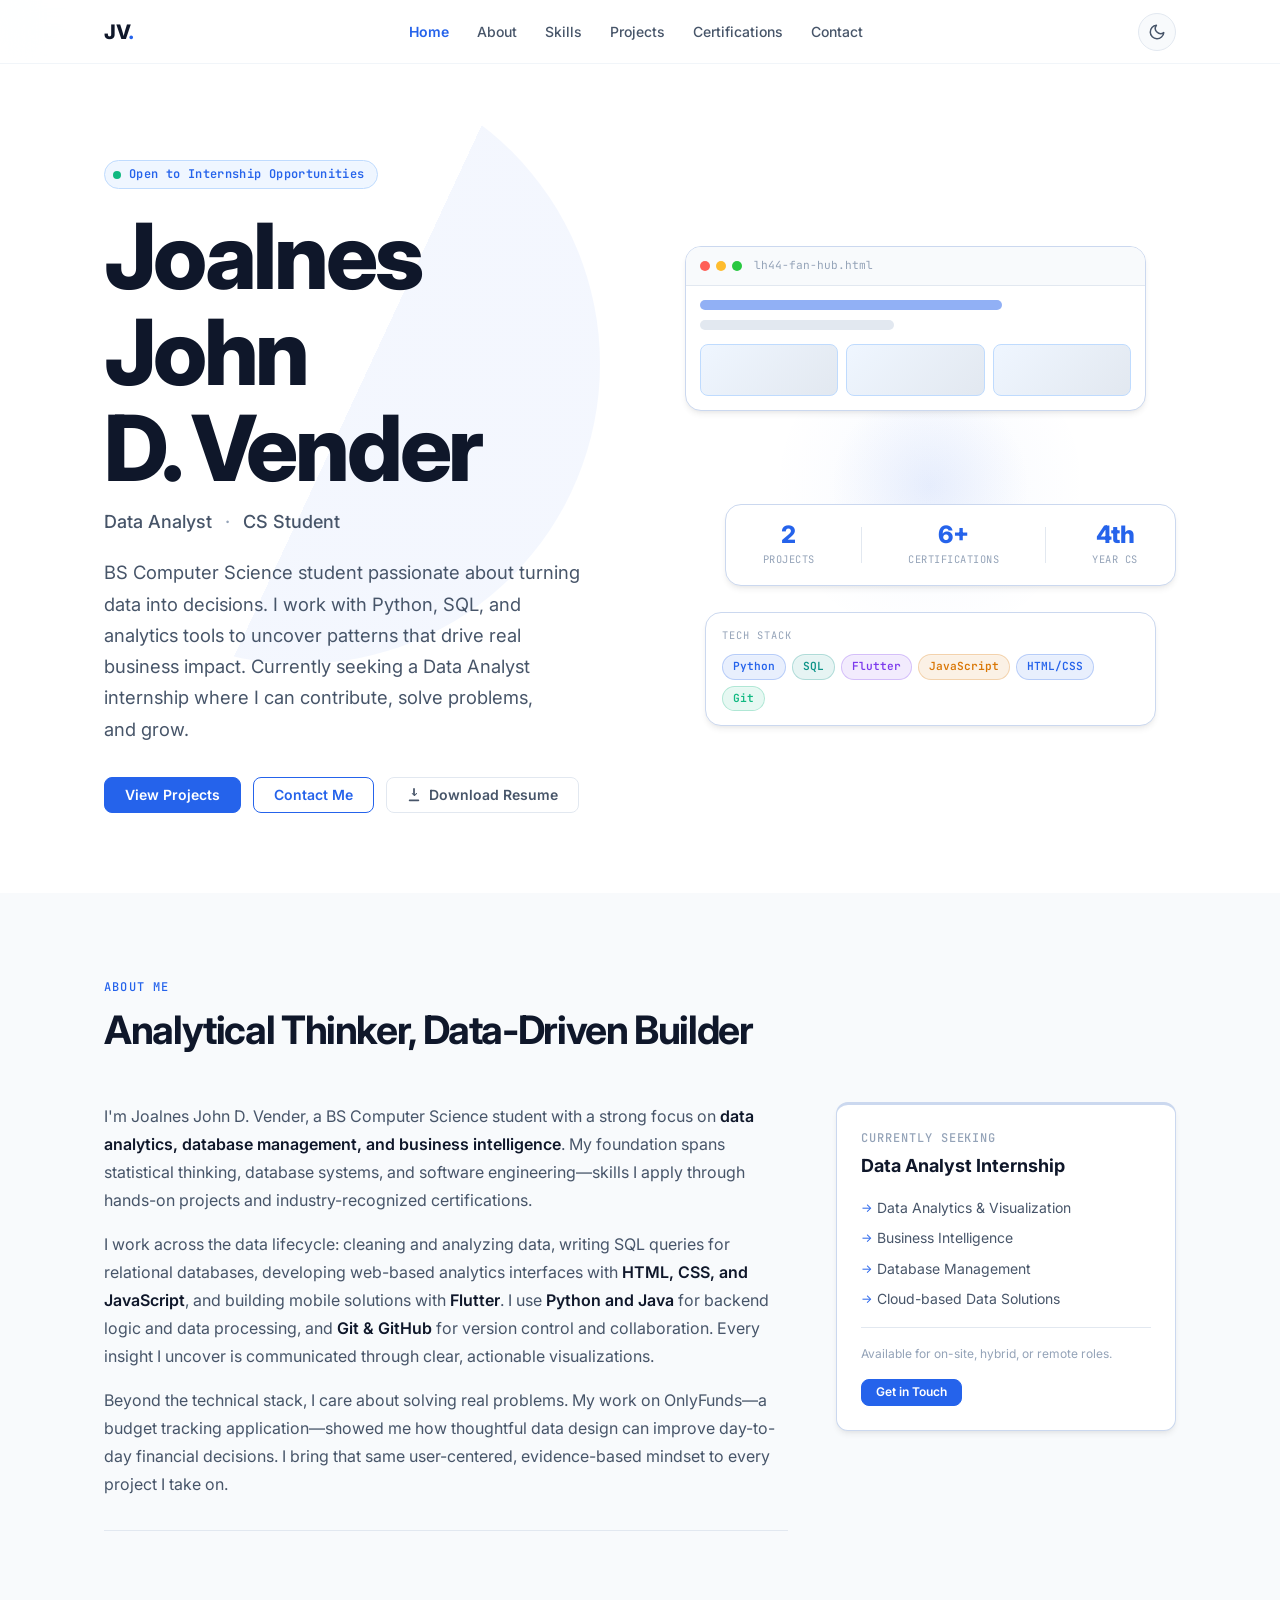
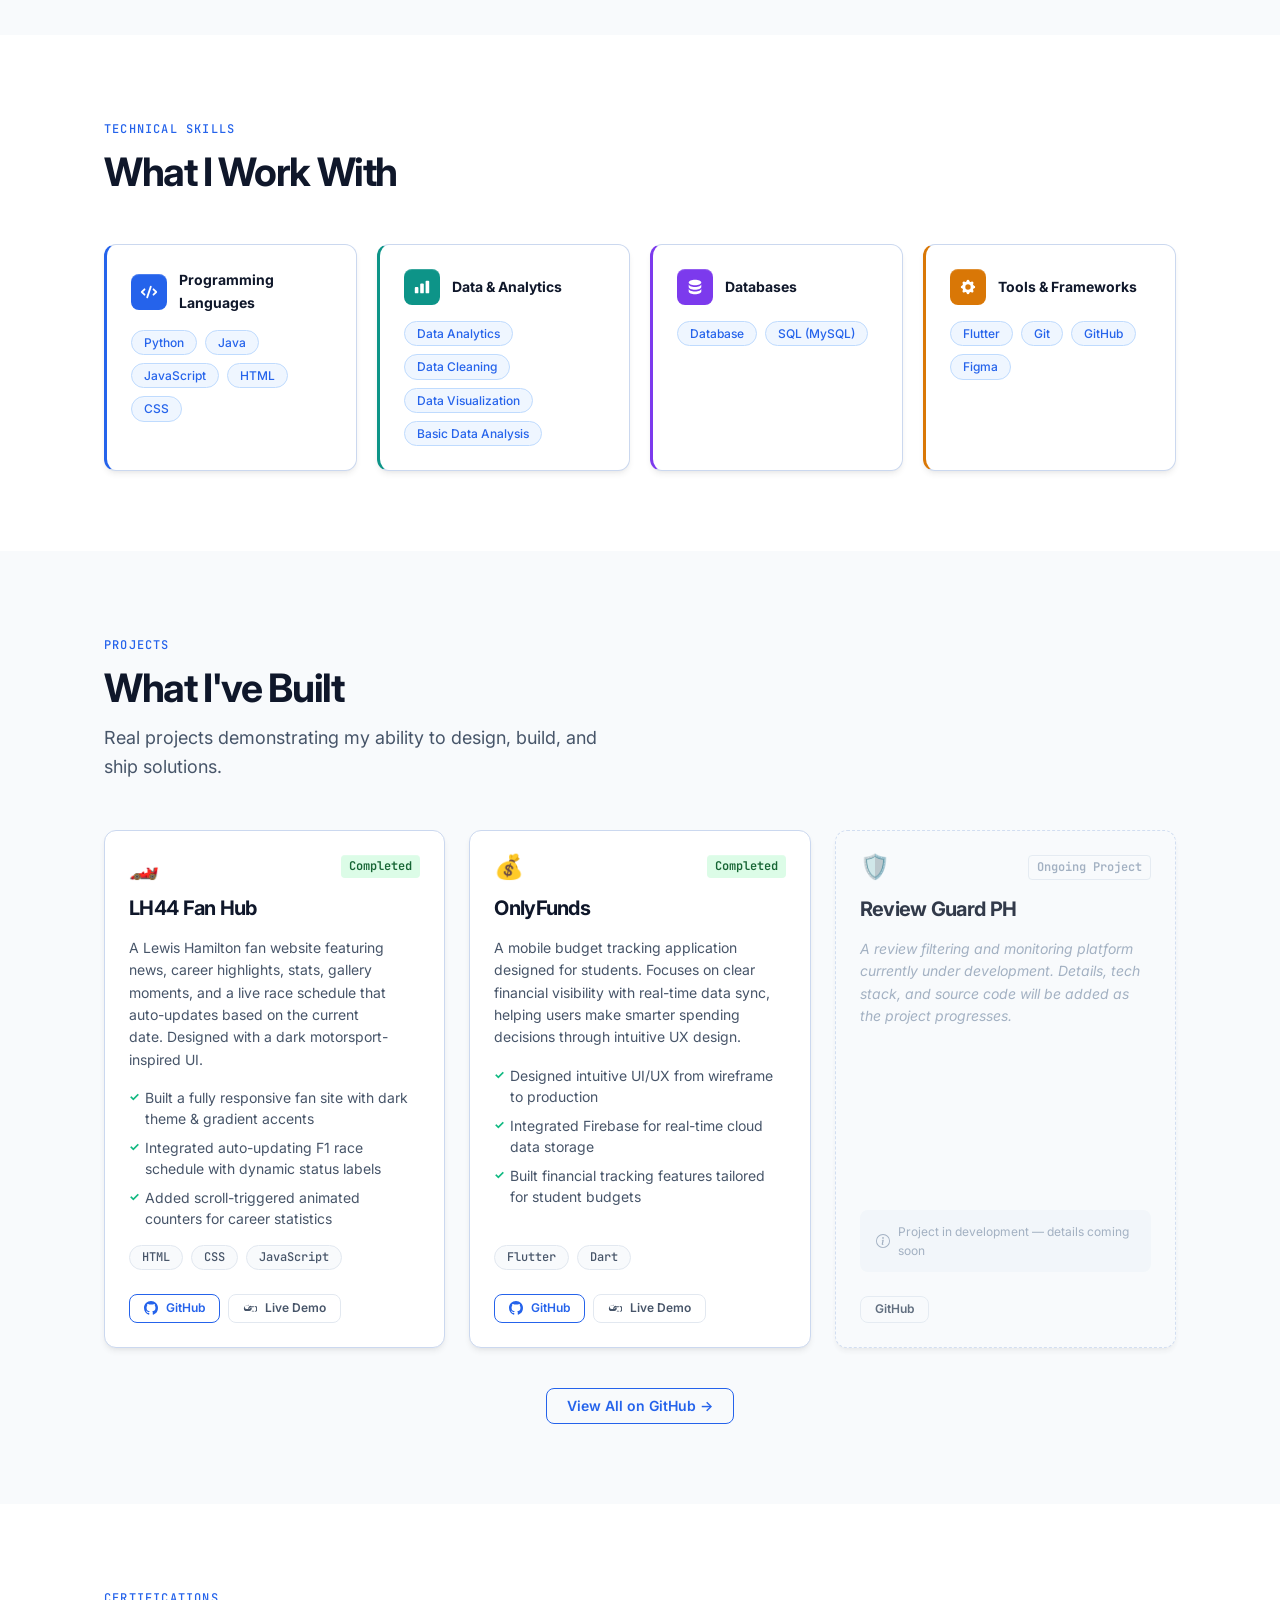
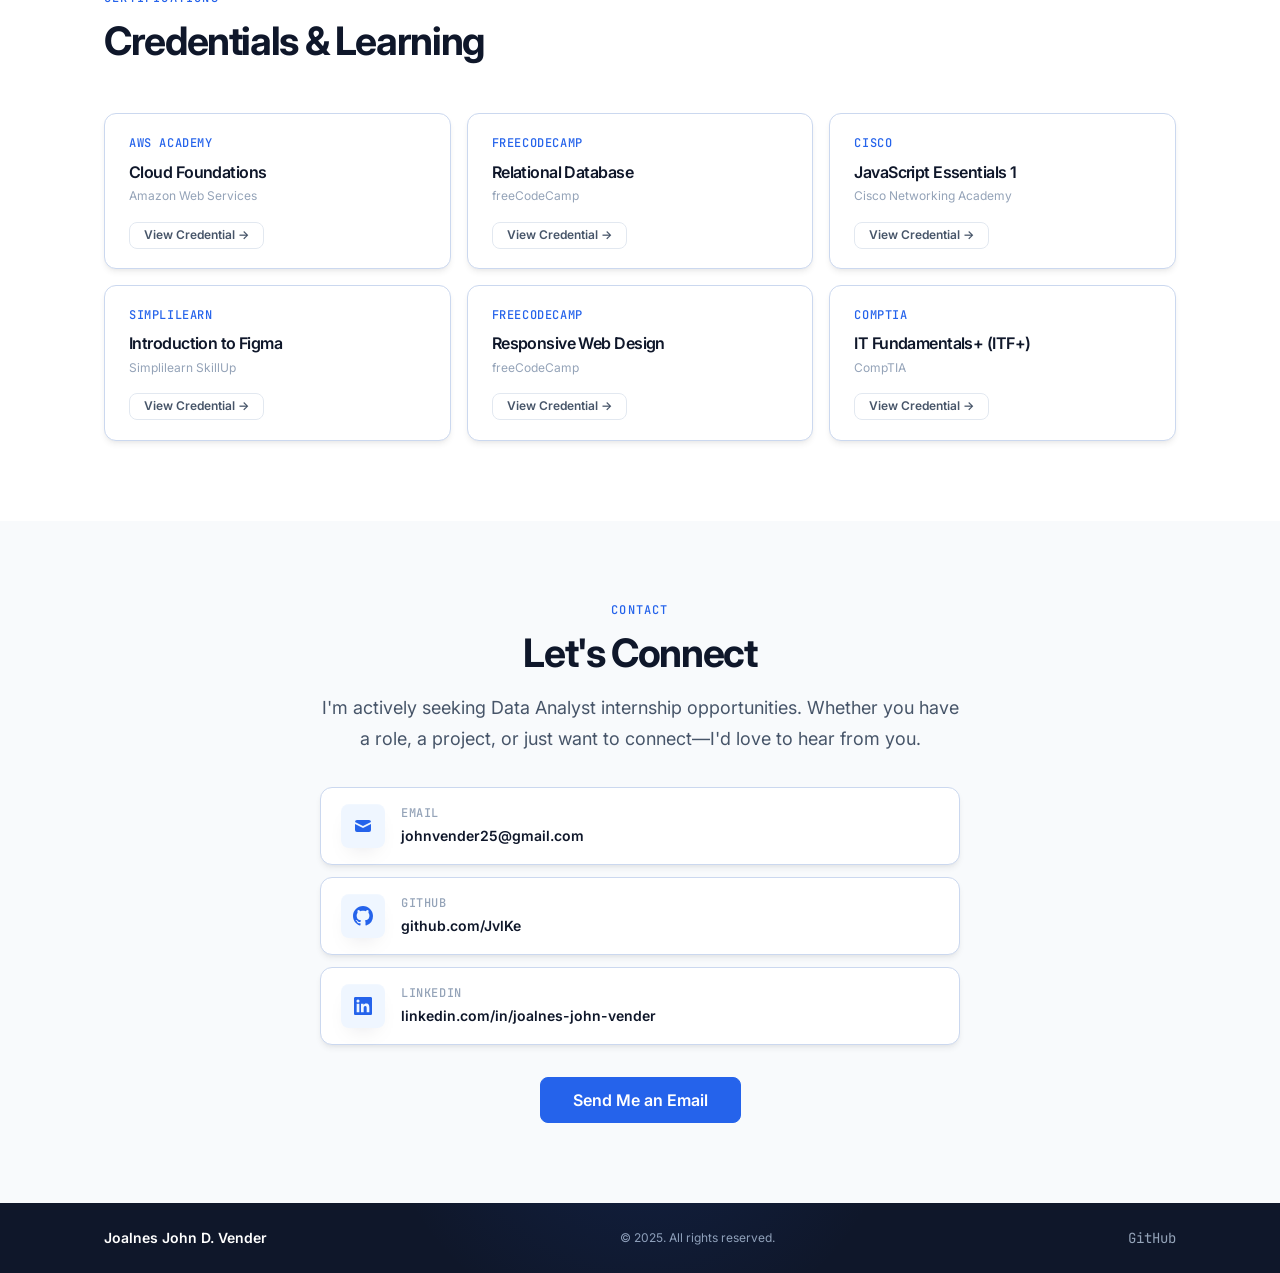
==== index.html @ 2a357010 "Add files via upload" ====
<!DOCTYPE html>
<html lang="en">
<head>
  <meta charset="UTF-8" />
  <meta name="viewport" content="width=device-width, initial-scale=1.0" />
  <meta name="description" content="Joalnes John D. Vender — Data Analyst | BS Computer Science Student" />
  <title>Joalnes John D. Vender | Data Analyst</title>

  <!-- Google Fonts: Inter for UI, JetBrains Mono for code/tech chips -->
  <link rel="preconnect" href="https://fonts.googleapis.com" />
  <link rel="preconnect" href="https://fonts.gstatic.com" crossorigin />
  <link href="https://fonts.googleapis.com/css2?family=Inter:wght@400;500;600;700;800&family=JetBrains+Mono:wght@400;500&display=swap" rel="stylesheet" />

  <!-- Main Stylesheet -->
  <link rel="stylesheet" href="style.css" />
</head>
<body>

  <!-- ============================================================
       NAVIGATION BAR
       Sticky, mobile-responsive with hamburger menu.
       Active section highlighting handled in script.js.
  ============================================================ -->
  <header class="navbar" id="navbar">
    <nav class="nav-container">
      <!-- Logo / Name brand -->
      <a href="#home" class="nav-logo">JV<span class="accent">.</span></a>

      <!-- Desktop navigation links -->
      <ul class="nav-links" id="nav-links">
        <li><a href="#home" class="nav-link active">Home</a></li>
        <li><a href="#about" class="nav-link">About</a></li>
        <li><a href="#skills" class="nav-link">Skills</a></li>
        <li><a href="#projects" class="nav-link">Projects</a></li>
        <li><a href="#certifications" class="nav-link">Certifications</a></li>
        <li><a href="#contact" class="nav-link">Contact</a></li>
      </ul>

      <!-- Theme toggle + Hamburger -->
      <div class="nav-actions">
        <button class="theme-toggle" id="themeToggle" aria-label="Toggle dark/light mode" title="Toggle dark/light mode">
          <svg class="theme-icon sun-icon" viewBox="0 0 24 24" fill="none" stroke="currentColor" stroke-width="2" stroke-linecap="round" stroke-linejoin="round">
            <circle cx="12" cy="12" r="5"/>
            <line x1="12" y1="1" x2="12" y2="3"/><line x1="12" y1="21" x2="12" y2="23"/>
            <line x1="4.22" y1="4.22" x2="5.64" y2="5.64"/><line x1="18.36" y1="18.36" x2="19.78" y2="19.78"/>
            <line x1="1" y1="12" x2="3" y2="12"/><line x1="21" y1="12" x2="23" y2="12"/>
            <line x1="4.22" y1="19.78" x2="5.64" y2="18.36"/><line x1="18.36" y1="5.64" x2="19.78" y2="4.22"/>
          </svg>
          <svg class="theme-icon moon-icon" viewBox="0 0 24 24" fill="none" stroke="currentColor" stroke-width="2" stroke-linecap="round" stroke-linejoin="round">
            <path d="M21 12.79A9 9 0 1 1 11.21 3 7 7 0 0 0 21 12.79z"/>
          </svg>
        </button>

        <!-- Mobile hamburger toggle button -->
        <button class="hamburger" id="hamburger" aria-label="Toggle navigation menu" aria-expanded="false">
          <span class="hamburger-line"></span>
          <span class="hamburger-line"></span>
          <span class="hamburger-line"></span>
        </button>
      </div>
    </nav>
  </header>


  <!-- ============================================================
       HERO SECTION
       Left-aligned layout (resume-style, not marketing-style).
       Immediately answers: who, what role, what they're seeking.
  ============================================================ -->
  <section id="home" class="hero">
    <div class="container hero-container fade-in">

      <!-- Left: Text content -->
      <div class="hero-text">
        <!-- Status badge — recruiters scan for "open to work" signals -->
        <span class="hero-badge">
          <span class="badge-dot"></span>
          Open to Internship Opportunities
        </span>

        <h1 class="hero-name">Joalnes John<br />D. Vender</h1>

        <p class="hero-role">Data Analyst <span class="role-sep">·</span> CS Student</p>

        <p class="hero-intro">
          BS Computer Science student passionate about turning data into
          decisions. I work with Python, SQL, and analytics tools to uncover
          patterns that drive real business impact. Currently seeking a Data Analyst internship
          where I can contribute, solve problems, and grow.
        </p>

        <!-- CTA Buttons -->
        <div class="hero-cta">
          <a href="#projects" class="btn btn-primary">View Projects</a>
          <a href="#contact" class="btn btn-secondary">Contact Me</a>
            <a href="resume-demo/resume.html" class="btn btn-ghost" download="Joalnes_John_Vender_Resume.html">
            <svg class="btn-icon" viewBox="0 0 16 16" fill="currentColor" aria-hidden="true">
              <path d="M8 0a1 1 0 0 1 1 1v6.5l1.646-1.647a.5.5 0 0 1 .708.708l-2.5 2.5a.5.5 0 0 1-.708 0l-2.5-2.5a.5.5 0 0 1 .708-.708L7 7.5V1a1 1 0 0 1 1-1zM2 14a1 1 0 0 1 1-1h10a1 1 0 0 1 0 2H3a1 1 0 0 1-1-1z"/>
            </svg>
            Download Resume
          </a>
        </div>
      </div>

      <!-- Right: Visual Panel -->
      <div class="hero-visual" aria-hidden="true">
        <!-- Project preview cards floating -->
        <div class="hero-visual-inner">

          <!-- Top card: LH44 project preview -->
          <div class="hero-float-card hero-float-card--top">
            <div class="hfc-header">
              <span class="hfc-dot hfc-dot--red"></span>
              <span class="hfc-dot hfc-dot--yellow"></span>
              <span class="hfc-dot hfc-dot--green"></span>
              <span class="hfc-label">lh44-fan-hub.html</span>
            </div>
            <div class="hfc-body">
              <div class="hfc-bar hfc-bar--wide hfc-bar--accent"></div>
              <div class="hfc-bar hfc-bar--medium"></div>
              <div class="hfc-preview-grid">
                <div class="hfc-img-block"></div>
                <div class="hfc-img-block"></div>
                <div class="hfc-img-block"></div>
              </div>
            </div>
          </div>

          <!-- Middle card: Stats widget -->
          <div class="hero-float-card hero-float-card--mid">
            <div class="hfc-stats-row">
              <div class="hfc-stat">
                <span class="hfc-stat-num" id="heroStatProjects">2</span>
                <span class="hfc-stat-lbl">Projects</span>
              </div>
              <div class="hfc-stat-divider"></div>
              <div class="hfc-stat">
                <span class="hfc-stat-num">6+</span>
                <span class="hfc-stat-lbl">Certifications</span>
              </div>
              <div class="hfc-stat-divider"></div>
              <div class="hfc-stat">
                <span class="hfc-stat-num">4th</span>
                <span class="hfc-stat-lbl">Year CS</span>
              </div>
            </div>
          </div>

          <!-- Bottom card: Tech stack -->
          <div class="hero-float-card hero-float-card--bottom">
            <div class="hfc-tech-label">Tech Stack</div>
            <div class="hfc-chips">
              <span class="hfc-chip hfc-chip--blue">Python</span>
              <span class="hfc-chip hfc-chip--teal">SQL</span>
              <span class="hfc-chip hfc-chip--violet">Flutter</span>
              <span class="hfc-chip hfc-chip--amber">JavaScript</span>
              <span class="hfc-chip hfc-chip--blue">HTML/CSS</span>
              <span class="hfc-chip hfc-chip--green">Git</span>
            </div>
          </div>

          <!-- Decorative accent circle -->
          <div class="hero-accent-circle" aria-hidden="true"></div>
          <div class="hero-accent-circle hero-accent-circle--2" aria-hidden="true"></div>

        </div>
      </div>

    </div>
  </section>


  <!-- ============================================================
       ABOUT SECTION
       Professional, concise, recruiter-facing narrative.
       Includes a "Currently Seeking" callout for quick scanning.
  ============================================================ -->
  <section id="about" class="about section-alt">
    <div class="container">

      <div class="section-header fade-in">
        <span class="section-label">About Me</span>
        <h2 class="section-title">Analytical Thinker, Data-Driven Builder</h2>
      </div>

      <div class="about-grid">
        <!-- Bio text -->
        <div class="about-text fade-in delay-1">
          <p>
            I'm Joalnes John D. Vender, a BS Computer Science student with a
            strong focus on <strong>data analytics, database management, and business intelligence</strong>.
            My foundation spans statistical thinking, database systems, and software
            engineering—skills I apply through hands-on projects and industry-recognized certifications.
          </p>
          <p>
            I work across the data lifecycle: cleaning and analyzing data, writing SQL queries
            for relational databases, developing web-based analytics interfaces with <strong>HTML, CSS, and JavaScript</strong>,
            and building mobile solutions with <strong>Flutter</strong>. I use <strong>Python and Java</strong>
            for backend logic and data processing, and <strong>Git & GitHub</strong> for version control
            and collaboration. Every insight I uncover is communicated through clear, actionable visualizations.
          </p>
          <p>
            Beyond the technical stack, I care about solving real problems. My work on OnlyFunds—a
            budget tracking application—showed me how thoughtful data design can improve
            day-to-day financial decisions. I bring that same user-centered, evidence-based
            mindset to every project I take on.
          </p>

          <!-- Quick stats row -->
          <div class="about-stats">
            <div class="stat">
            </div>
          </div>
        </div>

        <!-- Currently seeking callout -->
        <div class="about-callout">
          <div class="callout-card">
            <h3 class="callout-title">Currently Seeking</h3>
            <p class="callout-desc">Data Analyst Internship</p>
            <ul class="callout-list">
              <li>Data Analytics & Visualization</li>
              <li>Business Intelligence</li>
              <li>Database Management</li>
              <li>Cloud-based Data Solutions</li>
            </ul>
            <div class="callout-divider"></div>
            <p class="callout-meta">Available for on-site, hybrid, or remote roles.</p>
            <a href="mailto:johnvender25@gmail.com" class="btn btn-primary btn-sm">Get in Touch</a>
          </div>
        </div>
      </div>

    </div>
  </section>


  <!-- ============================================================
       SKILLS SECTION
       Grouped by domain. Left-bordered category cards signal
       that the candidate thinks in data-oriented categories.
  ============================================================ -->
  <section id="skills" class="skills">
    <div class="container">

      <div class="section-header fade-in">
        <span class="section-label">Technical Skills</span>
        <h2 class="section-title">What I Work With</h2>
      </div>

      <div class="skills-grid fade-in delay-1">

        <!-- Programming Languages -->
        <div class="skill-card" data-category="programming">
          <div class="skill-card-header">
            <div class="skill-icon skill-icon--blue">
              <svg viewBox="0 0 20 20" fill="currentColor" aria-hidden="true"><path d="M12.316 3.051a1 1 0 01.633 1.265l-4 12a1 1 0 11-1.898-.632l4-12a1 1 0 011.265-.633zM5.707 6.293a1 1 0 010 1.414L3.414 10l2.293 2.293a1 1 0 11-1.414 1.414l-3-3a1 1 0 010-1.414l3-3a1 1 0 011.414 0zm8.586 0a1 1 0 011.414 0l3 3a1 1 0 010 1.414l-3 3a1 1 0 11-1.414-1.414L16.586 10l-2.293-2.293a1 1 0 010-1.414z"/></svg>
            </div>
            <h3 class="skill-category">Programming Languages</h3>
          </div>
          <div class="skill-chips">
            <span class="chip">Python</span>
            <span class="chip">Java</span>
            <span class="chip">JavaScript</span>
            <span class="chip">HTML</span>
            <span class="chip">CSS</span>
          </div>
        </div>

        <!-- Data & Analytics -->
        <div class="skill-card" data-category="analytics">
          <div class="skill-card-header">
            <div class="skill-icon skill-icon--teal">
              <svg viewBox="0 0 20 20" fill="currentColor" aria-hidden="true"><path d="M2 11a1 1 0 011-1h2a1 1 0 011 1v5a1 1 0 01-1 1H3a1 1 0 01-1-1v-5zM8 7a1 1 0 011-1h2a1 1 0 011 1v9a1 1 0 01-1 1H9a1 1 0 01-1-1V7zM14 4a1 1 0 011-1h2a1 1 0 011 1v12a1 1 0 01-1 1h-2a1 1 0 01-1-1V4z"/></svg>
            </div>
            <h3 class="skill-category">Data & Analytics</h3>
          </div>
          <div class="skill-chips">
            <span class="chip">Data Analytics</span>
            <span class="chip">Data Cleaning</span>
            <span class="chip">Data Visualization</span>
            <span class="chip">Basic Data Analysis</span>
          </div>
        </div>

        <!-- Databases -->
        <div class="skill-card" data-category="databases">
          <div class="skill-card-header">
            <div class="skill-icon skill-icon--violet">
              <svg viewBox="0 0 20 20" fill="currentColor" aria-hidden="true"><path d="M3 12v3c0 1.657 3.134 3 7 3s7-1.343 7-3v-3c0 1.657-3.134 3-7 3s-7-1.343-7-3z"/><path d="M3 7v3c0 1.657 3.134 3 7 3s7-1.343 7-3V7c0 1.657-3.134 3-7 3S3 8.657 3 7z"/><path d="M17 5c0 1.657-3.134 3-7 3S3 6.657 3 5s3.134-3 7-3 7 1.343 7 3z"/></svg>
            </div>
            <h3 class="skill-category">Databases</h3>
          </div>
          <div class="skill-chips">
            <span class="chip">Database</span>
            <span class="chip">SQL (MySQL)</span>
          </div>
        </div>

        <!-- Tools & Frameworks -->
        <div class="skill-card" data-category="tools">
          <div class="skill-card-header">
            <div class="skill-icon skill-icon--amber">
              <svg viewBox="0 0 20 20" fill="currentColor" aria-hidden="true"><path fill-rule="evenodd" d="M11.49 3.17c-.38-1.56-2.6-1.56-2.98 0a1.532 1.532 0 01-2.286.948c-1.372-.836-2.942.734-2.106 2.106.54.886.061 2.042-.947 2.287-1.561.379-1.561 2.6 0 2.978a1.532 1.532 0 01.947 2.287c-.836 1.372.734 2.942 2.106 2.106a1.532 1.532 0 012.287.947c.379 1.561 2.6 1.561 2.978 0a1.533 1.533 0 012.287-.947c1.372.836 2.942-.734 2.106-2.106a1.533 1.533 0 01.947-2.287c1.561-.379 1.561-2.6 0-2.978a1.532 1.532 0 01-.947-2.287c.836-1.372-.734-2.942-2.106-2.106a1.532 1.532 0 01-2.287-.947zM10 13a3 3 0 100-6 3 3 0 000 6z" clip-rule="evenodd"/></svg>
            </div>
            <h3 class="skill-category">Tools & Frameworks</h3>
          </div>
          <div class="skill-chips">
            <span class="chip">Flutter</span>
            <span class="chip">Git</span>
            <span class="chip">GitHub</span>
            <span class="chip">Figma</span>
          </div>
        </div>

      </div>
    </div>
  </section>


  <!-- ============================================================
       PROJECTS SECTION
       Most important section per brief.
       Active cards: LH44 Fan Hub, OnlyFunds
       Ongoing: Review Guard PH
  ============================================================ -->
  <section id="projects" class="projects section-alt">
    <div class="container">

      <div class="section-header fade-in">
        <span class="section-label">Projects</span>
        <h2 class="section-title">What I've Built</h2>
        <p class="section-subtitle">
          Real projects demonstrating my ability to design, build, and ship solutions.
        </p>
      </div>

      <div class="projects-grid fade-in delay-1">

        <!-- PROJECT 1: LH44 Fan Hub -->
        <article class="project-card">
          <div class="project-card-header">
            <div class="project-icon" aria-hidden="true">🏎️</div>
            <span class="project-status project-status--live">Completed</span>
          </div>
          <h3 class="project-title">LH44 Fan Hub</h3>
          <p class="project-desc">
            A Lewis Hamilton fan website featuring news, career highlights, stats,
            gallery moments, and a live race schedule that auto-updates based on
            the current date. Designed with a dark motorsport-inspired UI.
          </p>
          <ul class="project-achievements">
            <li>Built a fully responsive fan site with dark theme & gradient accents</li>
            <li>Integrated auto-updating F1 race schedule with dynamic status labels</li>
            <li>Added scroll-triggered animated counters for career statistics</li>
          </ul>
          <div class="project-tech">
            <span class="chip chip--mono">HTML</span>
            <span class="chip chip--mono">CSS</span>
            <span class="chip chip--mono">JavaScript</span>
          </div>
          <div class="project-cta">
            <a href="https://github.com/JvlKe/lh44-fan-hub.git" class="btn btn-secondary btn-sm" target="_blank" rel="noopener">
              <svg class="btn-icon" viewBox="0 0 16 16" fill="currentColor" aria-hidden="true">
                <path d="M8 0C3.58 0 0 3.58 0 8c0 3.54 2.29 6.53 5.47 7.59.4.07.55-.17.55-.38 0-.19-.01-.82-.01-1.49-2.01.37-2.53-.49-2.69-.94-.09-.23-.48-.94-.82-1.13-.28-.15-.68-.52-.01-.53.63-.01 1.08.58 1.23.82.72 1.21 1.87.87 2.33.66.07-.52.28-.87.51-1.07-1.78-.2-3.64-.89-3.64-3.95 0-.87.31-1.59.82-2.15-.08-.2-.36-1.02.08-2.12 0 0 .67-.21 2.2.82.64-.18 1.32-.27 2-.27.68 0 1.36.09 2 .27 1.53-1.04 2.2-.82 2.2-.82.44 1.1.16 1.92.08 2.12.51.56.82 1.27.82 2.15 0 3.07-1.87 3.75-3.65 3.95.29.25.54.73.54 1.48 0 1.07-.01 1.93-.01 2.2 0 .21.15.46.55.38A8.013 8.013 0 0 0 16 8c0-4.42-3.58-8-8-8z"/>
              </svg>
              GitHub
            </a>
            <a href="lh44-fan-hub-demo/lh44-fan-hub.html" class="btn btn-ghost btn-sm" target="_blank" rel="noopener" aria-label="Open LH44 Fan Hub live demo">
              <svg class="btn-icon" viewBox="0 0 16 16" fill="currentColor" aria-hidden="true">
                <path d="M6.354 5.5H4a3 3 0 0 0 0 6h3a3 3 0 0 0 2.83-4H9c-.086 0-.17.01-.25.031A2 2 0 0 1 7 9H4a2 2 0 1 1 0-4h1.535c.218-.376.495-.714.82-1z"/>
                <path d="M9 5.5a3 3 0 0 0-2.83 4h1.098A2 2 0 0 1 9 7h3a3 3 0 1 1 0 4h-1.535a4.02 4.02 0 0 1-.82 1H12a3 3 0 1 0 0-6H9z"/>
              </svg>
              Live Demo
            </a>
          </div>
        </article>

        <!-- PROJECT 2: OnlyFunds -->
        <article class="project-card">
          <div class="project-card-header">
            <div class="project-icon" aria-hidden="true">💰</div>
            <span class="project-status project-status--live">Completed</span>
          </div>
          <h3 class="project-title">OnlyFunds</h3>
          <p class="project-desc">
            A mobile budget tracking application designed for students. Focuses on
            clear financial visibility with real-time data sync, helping users
            make smarter spending decisions through intuitive UX design.
          </p>
          <!-- Key achievements -->
          <ul class="project-achievements">
            <li>Designed intuitive UI/UX from wireframe to production</li>
            <li>Integrated Firebase for real-time cloud data storage</li>
            <li>Built financial tracking features tailored for student budgets</li>
          </ul>
          <!-- Tech stack chips -->
          <div class="project-tech">
            <span class="chip chip--mono">Flutter</span>
            <span class="chip chip--mono">Dart</span>
          </div>
          <!-- CTAs -->
          <div class="project-cta">
            <a href="https://github.com/javieAlfaro/onlyfunds---budget-management-system" class="btn btn-secondary btn-sm" target="_blank" rel="noopener">
              <svg class="btn-icon" viewBox="0 0 16 16" fill="currentColor" aria-hidden="true">
                <path d="M8 0C3.58 0 0 3.58 0 8c0 3.54 2.29 6.53 5.47 7.59.4.07.55-.17.55-.38 0-.19-.01-.82-.01-1.49-2.01.37-2.53-.49-2.69-.94-.09-.23-.48-.94-.82-1.13-.28-.15-.68-.52-.01-.53.63-.01 1.08.58 1.23.82.72 1.21 1.87.87 2.33.66.07-.52.28-.87.51-1.07-1.78-.2-3.64-.89-3.64-3.95 0-.87.31-1.59.82-2.15-.08-.2-.36-1.02.08-2.12 0 0 .67-.21 2.2.82.64-.18 1.32-.27 2-.27.68 0 1.36.09 2 .27 1.53-1.04 2.2-.82 2.2-.82.44 1.1.16 1.92.08 2.12.51.56.82 1.27.82 2.15 0 3.07-1.87 3.75-3.65 3.95.29.25.54.73.54 1.48 0 1.07-.01 1.93-.01 2.2 0 .21.15.46.55.38A8.013 8.013 0 0 0 16 8c0-4.42-3.58-8-8-8z"/>
              </svg>
              GitHub
            </a>
            <a href="onlyfunds-demo/onlyfunds-demo.html" class="btn btn-ghost btn-sm" target="_blank" rel="noopener" aria-label="Open OnlyFunds live demo">
              <svg class="btn-icon" viewBox="0 0 16 16" fill="currentColor" aria-hidden="true">
                <path d="M6.354 5.5H4a3 3 0 0 0 0 6h3a3 3 0 0 0 2.83-4H9c-.086 0-.17.01-.25.031A2 2 0 0 1 7 9H4a2 2 0 1 1 0-4h1.535c.218-.376.495-.714.82-1z"/>
                <path d="M9 5.5a3 3 0 0 0-2.83 4h1.098A2 2 0 0 1 9 7h3a3 3 0 1 1 0 4h-1.535a4.02 4.02 0 0 1-.82 1H12a3 3 0 1 0 0-6H9z"/>
              </svg>
              Live Demo
            </a>
          </div>
        </article>

        <!-- PROJECT 3: Review Guard PH (Ongoing) -->
        <article class="project-card project-card--placeholder">
          <div class="project-card-header">
            <div class="project-icon" aria-hidden="true">🛡️</div>
            <span class="project-status project-status--wip">Ongoing Project</span>
          </div>
          <h3 class="project-title">Review Guard PH</h3>
          <p class="project-desc placeholder-desc">
            A review filtering and monitoring platform currently under development.
            Details, tech stack, and source code will be added as the project progresses.
          </p>
          <div class="placeholder-note">
            <svg viewBox="0 0 16 16" fill="currentColor" aria-hidden="true"><path d="M8 15A7 7 0 1 1 8 1a7 7 0 0 1 0 14zm0 1A8 8 0 1 0 8 0a8 8 0 0 0 0 16z"/><path d="m8.93 6.588-2.29.287-.082.38.45.083c.294.07.352.176.288.469l-.738 3.468c-.194.897.105 1.319.808 1.319.545 0 1.178-.252 1.465-.598l.088-.416c-.2.176-.492.246-.686.246-.275 0-.375-.193-.304-.533L8.93 6.588zM9 4.5a1 1 0 1 1-2 0 1 1 0 0 1 2 0z"/></svg>
            <span>Project in development — details coming soon</span>
          </div>
          <div class="project-cta">
            <a href="https://github.com/JvlKe" class="btn btn-ghost btn-sm" target="_blank" rel="noopener">GitHub</a>
          </div>
        </article>

      </div><!-- /.projects-grid -->

      <!-- Link to all GitHub projects -->
      <div class="projects-footer">
        <a href="https://github.com/javieAlfaro/onlyfunds---budget-management-system" class="btn btn-secondary" target="_blank" rel="noopener">
          View All on GitHub →
        </a>
      </div>

    </div>
  </section>


  <!-- ============================================================
       CERTIFICATIONS SECTION
       Clean 3-column card grid. Professional, compact.
  ============================================================ -->
  <section id="certifications" class="certifications">
    <div class="container">

      <div class="section-header fade-in">
        <span class="section-label">Certifications</span>
        <h2 class="section-title">Credentials & Learning</h2>
      </div>

      <div class="certs-grid fade-in delay-1">

        <div class="cert-card">
          <div class="cert-org">AWS Academy</div>
          <h3 class="cert-name">Cloud Foundations</h3>
          <p class="cert-meta">Amazon Web Services</p>
          <a href="https://www.credly.com/badges/d11638dd-4fdb-4df3-a250-d257370bbd95/linked_in_profile" class="btn btn-ghost btn-sm" target="_blank" rel="noopener">View Credential →</a>
        </div>

        <div class="cert-card">
          <div class="cert-org">freeCodeCamp</div>
          <h3 class="cert-name">Relational Database</h3>
          <p class="cert-meta">freeCodeCamp</p>
          <a href="https://www.freecodecamp.org/certification/johnvender/relational-database-v8" class="btn btn-ghost btn-sm" target="_blank" rel="noopener">View Credential →</a>
        </div>

        <div class="cert-card">
          <div class="cert-org">Cisco</div>
          <h3 class="cert-name">JavaScript Essentials 1</h3>
          <p class="cert-meta">Cisco Networking Academy</p>
          <a href="https://www.credly.com/badges/1b66f195-064b-4a42-8494-bf56d99d4363/linked_in_profile" class="btn btn-ghost btn-sm" target="_blank" rel="noopener">View Credential →</a>
        </div>

        <div class="cert-card">
          <div class="cert-org">Simplilearn</div>
          <h3 class="cert-name">Introduction to Figma</h3>
          <p class="cert-meta">Simplilearn SkillUp</p>
          <a href="https://www.simplilearn.com/skillup-certificate-landing?token=[base64]&utm_source=shared-certificate&utm_medium=lms&utm_campaign=shared-certificate-promotion&referrer=https%3A%2F%2Flms.simplilearn.com%2Fcourses%2F7320%2FIntroduction-to-Figma-course%2Fcertificate%2Fdownload-skillup&%24web_only=true&_branch_match_id=1564234502605547704&_branch_referrer=H4sIAAAAAAAAA8soKSkottLXL87MLcjJ1EssKNDLyczL1k%2FVd3HKdMqtjDQ3902yrytKTUstKsrMS49PKsovL04tsvUBqkpN8cwDAK6BdG9BAAAA" class="btn btn-ghost btn-sm" target="_blank" rel="noopener">View Credential →</a>
        </div>

        <div class="cert-card">
          <div class="cert-org">freeCodeCamp</div>
          <h3 class="cert-name">Responsive Web Design</h3>
          <p class="cert-meta">freeCodeCamp</p>
          <a href="https://www.freecodecamp.org/certification/johnvender/responsive-web-design" class="btn btn-ghost btn-sm" target="_blank" rel="noopener">View Credential →</a>
        </div>

        <div class="cert-card">
          <div class="cert-org">CompTIA</div>
          <h3 class="cert-name">IT Fundamentals+ (ITF+)</h3>
          <p class="cert-meta">CompTIA</p>
          <a href="https://www.credly.com/badges/5bb7afce-37d6-473c-b4b1-a1d09ace5295/linked_in_profile" class="btn btn-ghost btn-sm" target="_blank" rel="noopener">View Credential →</a>
        </div>

      </div><!-- /.certs-grid -->
    </div>
  </section>


  <!-- ============================================================
       CONTACT SECTION
       Centered CTA block. Clean, direct, no fluff.
  ============================================================ -->
  <section id="contact" class="contact section-alt">
    <div class="container">

      <div class="contact-inner fade-in">
        <span class="section-label">Contact</span>
        <h2 class="section-title">Let's Connect</h2>
        <p class="contact-intro">
          I'm actively seeking Data Analyst internship opportunities. Whether you have
          a role, a project, or just want to connect—I'd love to hear from you.
        </p>

        <!-- Contact methods -->
        <div class="contact-links fade-in delay-1">
          <a href="mailto:johnvender25@gmail.com" class="contact-link">
            <div class="contact-icon">
              <svg viewBox="0 0 20 20" fill="currentColor" aria-hidden="true"><path d="M2.003 5.884L10 9.882l7.997-3.998A2 2 0 0016 4H4a2 2 0 00-1.997 1.884z"/><path d="M18 8.118l-8 4-8-4V14a2 2 0 002 2h12a2 2 0 002-2V8.118z"/></svg>
            </div>
            <div>
              <span class="contact-link-label">Email</span>
              <span class="contact-link-value">johnvender25@gmail.com</span>
            </div>
          </a>

          <a href="https://github.com/JvlKe" class="contact-link" target="_blank" rel="noopener">
            <div class="contact-icon">
              <svg viewBox="0 0 16 16" fill="currentColor" aria-hidden="true"><path d="M8 0C3.58 0 0 3.58 0 8c0 3.54 2.29 6.53 5.47 7.59.4.07.55-.17.55-.38 0-.19-.01-.82-.01-1.49-2.01.37-2.53-.49-2.69-.94-.09-.23-.48-.94-.82-1.13-.28-.15-.68-.52-.01-.53.63-.01 1.08.58 1.23.82.72 1.21 1.87.87 2.33.66.07-.52.28-.87.51-1.07-1.78-.2-3.64-.89-3.64-3.95 0-.87.31-1.59.82-2.15-.08-.2-.36-1.02.08-2.12 0 0 .67-.21 2.2.82.64-.18 1.32-.27 2-.27.68 0 1.36.09 2 .27 1.53-1.04 2.2-.82 2.2-.82.44 1.1.16 1.92.08 2.12.51.56.82 1.27.82 2.15 0 3.07-1.87 3.75-3.65 3.95.29.25.54.73.54 1.48 0 1.07-.01 1.93-.01 2.2 0 .21.15.46.55.38A8.013 8.013 0 0 0 16 8c0-4.42-3.58-8-8-8z"/></svg>
            </div>
            <div>
              <span class="contact-link-label">GitHub</span>
              <span class="contact-link-value">github.com/JvlKe</span>
            </div>
          </a>

          <!-- LinkedIn -->
          <a href="https://www.linkedin.com/in/joalnes-john-vender-518464261/" class="contact-link" target="_blank" rel="noopener">
            <div class="contact-icon">
              <svg viewBox="0 0 20 20" fill="currentColor" aria-hidden="true"><path fill-rule="evenodd" d="M16.338 16.338H13.67V12.16c0-.995-.017-2.277-1.387-2.277-1.39 0-1.601 1.086-1.601 2.207v4.248H8.014v-8.59h2.559v1.174h.037c.356-.675 1.227-1.387 2.526-1.387 2.703 0 3.203 1.778 3.203 4.092v4.711zM5.005 6.575a1.548 1.548 0 11-.003-3.096 1.548 1.548 0 01.003 3.096zm-1.337 9.763H6.34v-8.59H3.667v8.59zM17.668 1H2.328C1.595 1 1 1.581 1 2.298v15.403C1 18.418 1.595 19 2.328 19h15.34c.734 0 1.332-.582 1.332-1.299V2.298C19 1.581 18.402 1 17.668 1z" clip-rule="evenodd"/></svg>
            </div>
            <div>
              <span class="contact-link-label">LinkedIn</span>
              <span class="contact-link-value">linkedin.com/in/joalnes-john-vender</span>
            </div>
          </a>
        </div>

        <!-- Primary CTA -->
        <a href="mailto:johnvender25@gmail.com" class="btn btn-primary btn-lg">
          Send Me an Email
        </a>
      </div>

    </div>
  </section>


  <!-- ============================================================
       FOOTER
       Minimal — name, copyright, GitHub link.
  ============================================================ -->
  <footer class="footer">
    <div class="container footer-inner">
      <span class="footer-name">Joalnes John D. Vender</span>
      <span class="footer-copy">© 2025. All rights reserved.</span>
      <a href="https://github.com/javieAlfaro/onlyfunds---budget-management-system" class="footer-link" target="_blank" rel="noopener">GitHub</a>
    </div>
  </footer>


  <!-- Main JavaScript -->
  <script src="script.js"></script>
</body>
</html>
---- style.css ----
/* ============================================================
   JOALNES JOHN D. VENDER — PORTFOLIO STYLESHEET
   Design system: Inter + JetBrains Mono
   Accent: Blue (#2563EB)
   Last updated: 2025
   ============================================================ */


/* ============================================================
   1. CSS CUSTOM PROPERTIES (Design Tokens)
   Centralised here — change a value once, it updates everywhere.
============================================================ */
:root {
  /* Colors — Light mode (default) */
  --color-bg:           #FFFFFF;
  --color-surface:      #F8FAFC;
  --color-border:       #E2E8F0;
  --color-border-light: #F1F5F9;

  --color-text-primary:   #0F172A;
  --color-text-secondary: #475569;
  --color-text-muted:     #94A3B8;

  --color-accent:         #2563EB;
  --color-accent-hover:   #1D4ED8;
  --color-accent-light:   #EFF6FF;
  --color-accent-border:  #BFDBFE;

  /* Category accent colors for skill cards */
  --color-blue:   #2563EB;
  --color-teal:   #0D9488;
  --color-violet: #7C3AED;
  --color-amber:  #D97706;

  /* Typography */
  --font-sans:  'Inter', -apple-system, BlinkMacSystemFont, 'Segoe UI', sans-serif;
  --font-mono:  'JetBrains Mono', 'Fira Code', 'Courier New', monospace;

  /* Type scale */
  --text-xs:   0.75rem;
  --text-sm:   0.875rem;
  --text-base: 1rem;
  --text-lg:   1.125rem;
  --text-xl:   1.25rem;
  --text-2xl:  1.5rem;
  --text-3xl:  1.875rem;
  --text-4xl:  2.25rem;
  --text-5xl:  3rem;

  /* Spacing */
  --space-1: 0.25rem;
  --space-2: 0.5rem;
  --space-3: 0.75rem;
  --space-4: 1rem;
  --space-5: 1.25rem;
  --space-6: 1.5rem;
  --space-8: 2rem;
  --space-10: 2.5rem;
  --space-12: 3rem;
  --space-16: 4rem;
  --space-20: 5rem;
  --space-24: 6rem;

  /* Border radius */
  --radius-sm:  0.25rem;
  --radius-md:  0.5rem;
  --radius-lg:  0.75rem;
  --radius-xl:  1rem;
  --radius-full: 9999px;

  /* Shadows (restrained — no heavy box shadows) */
  --shadow-sm:  0 1px 2px 0 rgb(0 0 0 / 0.05);
  --shadow-md:  0 4px 6px -1px rgb(0 0 0 / 0.07), 0 2px 4px -2px rgb(0 0 0 / 0.05);
  --shadow-lg:  0 10px 15px -3px rgb(0 0 0 / 0.08), 0 4px 6px -4px rgb(0 0 0 / 0.05);

  /* Transitions */
  --transition-fast: 150ms ease;
  --transition-base: 200ms ease;
  --transition-slow: 300ms ease;

  /* Layout */
  --container-max: 1120px;
  --nav-height:    64px;

  /* Theme toggle icon visibility */
  --sun-icon-opacity: 0;
  --moon-icon-opacity: 1;
  --theme-toggle-rotate: 0deg;
}

/* Dark mode — applied via [data-theme="dark"] on <html> */
[data-theme="dark"] {
  --color-bg:           #0A0A1A;
  --color-surface:      #111123;
  --color-border:       #1E1E3A;
  --color-border-light: #16162E;

  --color-text-primary:   #E8E8F0;
  --color-text-secondary: #A0A0C0;
  --color-text-muted:     #6B6B8D;

  --color-accent:         #4B83FF;
  --color-accent-hover:   #6B9AFF;
  --color-accent-light:   #1A1A3A;
  --color-accent-border:  #2D2D5A;

  /* Category accent colors for skill cards — brighter in dark mode */
  --color-blue:   #4B83FF;
  --color-teal:   #2DD4BF;
  --color-violet: #A78BFA;
  --color-amber:  #FBBF24;

  /* Shadows — stronger in dark mode */
  --shadow-sm:  0 1px 2px 0 rgb(0 0 0 / 0.3);
  --shadow-md:  0 4px 6px -1px rgb(0 0 0 / 0.4), 0 2px 4px -2px rgb(0 0 0 / 0.3);
  --shadow-lg:  0 10px 15px -3px rgb(0 0 0 / 0.5), 0 4px 6px -4px rgb(0 0 0 / 0.3);

  /* Theme toggle icon visibility — swap in dark mode */
  --sun-icon-opacity: 1;
  --moon-icon-opacity: 0;
  --theme-toggle-rotate: 180deg;
}


/* ============================================================
   2. CSS RESET & BASE STYLES
============================================================ */
*, *::before, *::after {
  box-sizing: border-box;
  margin: 0;
  padding: 0;
}

html {
  scroll-behavior: smooth;
  /* Offset scroll targets so sticky nav doesn't cover them */
  scroll-padding-top: var(--nav-height);
}

body {
  font-family: var(--font-sans);
  font-size: var(--text-base);
  line-height: 1.6;
  color: var(--color-text-primary);
  background-color: var(--color-bg);
  -webkit-font-smoothing: antialiased;
  -moz-osx-font-smoothing: grayscale;
  transition: color var(--transition-slow), background-color var(--transition-slow);
}

img, svg {
  display: block;
  max-width: 100%;
}

a {
  color: inherit;
  text-decoration: none;
}

ul {
  list-style: none;
}

button {
  cursor: pointer;
  border: none;
  background: none;
  font-family: inherit;
}

/* Reduce motion for users who prefer it */
@media (prefers-reduced-motion: reduce) {
  *, *::before, *::after {
    animation-duration: 0.01ms !important;
    transition-duration: 0.01ms !important;
  }
  html { scroll-behavior: auto; }
}


/* ============================================================
   3. LAYOUT UTILITIES
============================================================ */
.container {
  width: 100%;
  max-width: var(--container-max);
  margin-inline: auto;
  padding-inline: var(--space-6);
}

/* Alternating section background for visual rhythm */
.section-alt {
  background-color: var(--color-surface);
}

/* Shared section spacing */
section {
  padding-block: var(--space-20);
}


/* ============================================================
   4. SECTION HEADERS (shared pattern)
============================================================ */
.section-header {
  margin-bottom: var(--space-12);
}

/* Small all-caps label above the title */
.section-label {
  display: inline-block;
  font-family: var(--font-mono);
  font-size: var(--text-xs);
  font-weight: 500;
  letter-spacing: 0.1em;
  text-transform: uppercase;
  color: var(--color-accent);
  margin-bottom: var(--space-2);
}

.section-title {
  font-size: var(--text-3xl);
  font-weight: 700;
  color: var(--color-text-primary);
  line-height: 1.25;
}

.section-subtitle {
  margin-top: var(--space-3);
  font-size: var(--text-lg);
  color: var(--color-text-secondary);
  max-width: 600px;
}


/* ============================================================
   5. BUTTONS
   Four variants: primary, secondary, ghost, and size modifiers.
============================================================ */
.btn {
  display: inline-flex;
  align-items: center;
  gap: var(--space-2);
  padding: 0.625rem 1.25rem;
  font-family: var(--font-sans);
  font-size: var(--text-sm);
  font-weight: 600;
  line-height: 1;
  border-radius: var(--radius-md);
  transition: all var(--transition-base);
  cursor: pointer;
  white-space: nowrap;
  text-decoration: none;
}

/* Primary: filled blue */
.btn-primary {
  background-color: var(--color-accent);
  color: #ffffff;
  border: 1.5px solid var(--color-accent);
}
.btn-primary:hover {
  background-color: var(--color-accent-hover);
  border-color: var(--color-accent-hover);
  transform: translateY(-2px);
  box-shadow: 0 6px 20px rgba(37, 99, 235, 0.35);
}

/* Secondary: outlined blue */
.btn-secondary {
  background-color: transparent;
  color: var(--color-accent);
  border: 1.5px solid var(--color-accent);
}
.btn-secondary:hover {
  background-color: var(--color-accent-light);
  transform: translateY(-2px);
  box-shadow: 0 4px 12px rgba(37, 99, 235, 0.15);
}

/* Ghost: subtle, no border fill */
.btn-ghost {
  background-color: transparent;
  color: var(--color-text-secondary);
  border: 1.5px solid var(--color-border);
}
.btn-ghost:hover {
  background-color: var(--color-surface);
  color: var(--color-text-primary);
  border-color: var(--color-text-muted);
  transform: translateY(-2px);
}

/* Size modifiers */
.btn-sm {
  padding: 0.4rem 0.875rem;
  font-size: var(--text-xs);
}

.btn-lg {
  padding: 0.875rem 2rem;
  font-size: var(--text-base);
}

.btn-icon {
  width: 14px;
  height: 14px;
  flex-shrink: 0;
}


/* ============================================================
   6. NAVIGATION BAR
============================================================ */
.navbar {
  position: sticky;
  top: 0;
  z-index: 100;
  background-color: rgba(255, 255, 255, 0.95);
  /* Frosted effect — subtle, not glassmorphism */
  backdrop-filter: blur(8px);
  -webkit-backdrop-filter: blur(8px);
  border-bottom: 1px solid var(--color-border-light);
  height: var(--nav-height);
  transition: background-color var(--transition-slow), box-shadow var(--transition-base), border-color var(--transition-slow);
}

[data-theme="dark"] .navbar {
  background-color: rgba(10, 10, 26, 0.92);
}

/* Adds a shadow when page is scrolled — controlled by JS */
.navbar.scrolled {
  box-shadow: var(--shadow-sm);
}

.nav-container {
  max-width: var(--container-max);
  margin-inline: auto;
  padding-inline: var(--space-6);
  height: 100%;
  display: flex;
  align-items: center;
  justify-content: space-between;
}

/* Nav actions container — theme toggle + hamburger */
.nav-actions {
  display: flex;
  align-items: center;
  gap: var(--space-2);
}

/* Logo */
.nav-logo {
  font-size: var(--text-xl);
  font-weight: 800;
  color: var(--color-text-primary);
  letter-spacing: -0.02em;
}

.nav-logo .accent {
  color: var(--color-accent);
}

/* Desktop nav links */
.nav-links {
  display: flex;
  align-items: center;
  gap: var(--space-1);
}

.nav-link {
  font-size: var(--text-sm);
  font-weight: 500;
  color: var(--color-text-secondary);
  padding: var(--space-2) var(--space-3);
  border-radius: var(--radius-md);
  transition: color var(--transition-fast), background-color var(--transition-fast);
  position: relative;
}

.nav-link:hover {
  color: var(--color-text-primary);
  background-color: var(--color-surface);
}

/* Active state — underline accent, not highlight */
.nav-link.active {
  color: var(--color-accent);
  font-weight: 600;
}

/* ===== THEME TOGGLE BUTTON ===== */
.theme-toggle {
  width: 38px;
  height: 38px;
  border-radius: var(--radius-full);
  display: flex;
  align-items: center;
  justify-content: center;
  background: var(--color-surface);
  border: 1px solid var(--color-border);
  color: var(--color-text-secondary);
  transition: all var(--transition-base);
  position: relative;
  overflow: hidden;
}

.theme-toggle:hover {
  color: var(--color-accent);
  border-color: var(--color-accent-border);
  transform: scale(1.1);
}

.theme-icon {
  width: 18px;
  height: 18px;
  position: absolute;
  transition: opacity var(--transition-slow), transform var(--transition-slow);
}

.theme-toggle .sun-icon {
  opacity: var(--sun-icon-opacity);
  transform: rotate(var(--theme-toggle-rotate)) scale(var(--sun-icon-opacity));
}

.theme-toggle .moon-icon {
  opacity: var(--moon-icon-opacity);
  transform: rotate(calc(var(--theme-toggle-rotate) * -1)) scale(var(--moon-icon-opacity));
}

/* Hamburger button — hidden on desktop */
.hamburger {
  display: none;
  flex-direction: column;
  gap: 5px;
  padding: var(--space-2);
  border-radius: var(--radius-md);
  transition: background-color var(--transition-fast);
}

.hamburger:hover {
  background-color: var(--color-surface);
}

.hamburger-line {
  display: block;
  width: 22px;
  height: 2px;
  background-color: var(--color-text-primary);
  border-radius: var(--radius-full);
  transition: transform var(--transition-base), opacity var(--transition-base);
}

/* Hamburger → X animation when open */
.hamburger.open .hamburger-line:nth-child(1) {
  transform: translateY(7px) rotate(45deg);
}
.hamburger.open .hamburger-line:nth-child(2) {
  opacity: 0;
  transform: scaleX(0);
}
.hamburger.open .hamburger-line:nth-child(3) {
  transform: translateY(-7px) rotate(-45deg);
}


/* ============================================================
   7. HERO SECTION
============================================================ */
.hero {
  padding-block: var(--space-24) var(--space-20);
  background-color: var(--color-bg);
  position: relative;
  overflow: hidden;
}

/* Floating light orb — visible only in dark mode */
.hero::before {
  content: '';
  position: absolute;
  top: -20%;
  left: -10%;
  width: 600px;
  height: 600px;
  border-radius: 50%;
  background: radial-gradient(circle, rgba(75, 131, 255, 0.08) 0%, transparent 70%);
  pointer-events: none;
  opacity: 0;
  transition: opacity 1s ease;
}

[data-theme="dark"] .hero::before {
  opacity: 1;
  animation: floatLight 8s ease-in-out infinite;
}

@keyframes floatLight {
  0%, 100% { transform: translate(0, 0) scale(1); }
  25% { transform: translate(30px, -30px) scale(1.05); }
  50% { transform: translate(-20px, 20px) scale(0.95); }
  75% { transform: translate(40px, 10px) scale(1.02); }
}

.hero-container {
  display: grid;
  grid-template-columns: 1fr 1fr;
  gap: var(--space-12);
  align-items: center;
}

/* Status badge */
.hero-badge {
  display: inline-flex;
  align-items: center;
  gap: var(--space-2);
  background-color: var(--color-accent-light);
  border: 1px solid var(--color-accent-border);
  color: var(--color-accent);
  font-size: var(--text-xs);
  font-weight: 600;
  font-family: var(--font-mono);
  letter-spacing: 0.03em;
  padding: var(--space-1) var(--space-3) var(--space-1) var(--space-2);
  border-radius: var(--radius-full);
  margin-bottom: var(--space-5);
}

/* Pulsing green dot */
.badge-dot {
  width: 8px;
  height: 8px;
  background-color: #10B981;
  border-radius: 50%;
  flex-shrink: 0;
  animation: pulse 2.5s ease-in-out infinite;
}

@keyframes pulse {
  0%, 100% { opacity: 1; transform: scale(1); }
  50%       { opacity: 0.6; transform: scale(0.85); }
}

.hero-name {
  font-size: clamp(2.5rem, 5vw, 4rem);
  line-height: 1.05;
  font-weight: 800;
  letter-spacing: -0.03em;
  color: var(--color-text-primary);
  margin-bottom: var(--space-3);
}

.hero-role {
  font-size: var(--text-lg);
  font-weight: 500;
  color: var(--color-text-secondary);
  margin-bottom: var(--space-5);
}

.role-sep {
  margin-inline: var(--space-2);
  color: var(--color-text-muted);
}

.hero-intro {
  font-size: var(--text-base);
  color: var(--color-text-secondary);
  line-height: 1.7;
  max-width: 520px;
  margin-bottom: var(--space-8);
}

.hero-cta {
  display: flex;
  flex-wrap: wrap;
  gap: var(--space-3);
}

/* Profile photo placeholder */
.hero-image {
  flex-shrink: 0;
}

.profile-placeholder {
  width: 200px;
  height: 200px;
  border-radius: var(--radius-xl);
  background-color: var(--color-surface);
  border: 2px solid var(--color-border);
  display: flex;
  align-items: center;
  justify-content: center;
  overflow: hidden;
  transition: border-color var(--transition-slow), background-color var(--transition-slow);
}

.profile-placeholder svg {
  width: 100px;
  height: 100px;
  color: var(--color-text-muted);
  transition: color var(--transition-slow);
}

/* When using a real photo:
   .profile-placeholder img {
     width: 100%; height: 100%; object-fit: cover;
   }
*/


/* ============================================================
   8. ABOUT SECTION
============================================================ */
.about-grid {
  display: grid;
  grid-template-columns: 1fr 340px;
  gap: var(--space-12);
  align-items: start;
}

.about-text p {
  color: var(--color-text-secondary);
  line-height: 1.75;
  margin-bottom: var(--space-4);
}

.about-text p:last-child {
  margin-bottom: 0;
}

.about-text strong {
  color: var(--color-text-primary);
  font-weight: 600;
}

/* Quick stats row */
.about-stats {
  display: flex;
  gap: var(--space-8);
  margin-top: var(--space-8);
  padding-top: var(--space-6);
  border-top: 1px solid var(--color-border);
}

.stat {
  display: flex;
  flex-direction: column;
  gap: var(--space-1);
}

.stat-number {
  font-size: var(--text-2xl);
  font-weight: 700;
  color: var(--color-accent);
  line-height: 1;
}

.stat-label {
  font-size: var(--text-xs);
  color: var(--color-text-muted);
  font-weight: 500;
}

/* Callout card — "Currently Seeking" */
.callout-card {
  background-color: var(--color-bg);
  border: 1px solid var(--color-border);
  border-top: 3px solid var(--color-accent);
  border-radius: var(--radius-lg);
  padding: var(--space-6);
  box-shadow: var(--shadow-sm);
}

.callout-title {
  font-size: var(--text-xs);
  font-family: var(--font-mono);
  font-weight: 500;
  letter-spacing: 0.08em;
  text-transform: uppercase;
  color: var(--color-text-muted);
  margin-bottom: var(--space-1);
}

.callout-desc {
  font-size: var(--text-lg);
  font-weight: 700;
  color: var(--color-text-primary);
  margin-bottom: var(--space-4);
}

.callout-list {
  display: flex;
  flex-direction: column;
  gap: var(--space-2);
  margin-bottom: var(--space-4);
}

.callout-list li {
  font-size: var(--text-sm);
  color: var(--color-text-secondary);
  padding-left: var(--space-4);
  position: relative;
}

.callout-list li::before {
  content: '→';
  position: absolute;
  left: 0;
  color: var(--color-accent);
  font-size: var(--text-xs);
  top: 1px;
}

.callout-divider {
  height: 1px;
  background-color: var(--color-border);
  margin-block: var(--space-4);
}

.callout-meta {
  font-size: var(--text-xs);
  color: var(--color-text-muted);
  margin-bottom: var(--space-4);
}


/* ============================================================
   9. SKILLS SECTION
============================================================ */
.skills-grid {
  display: grid;
  grid-template-columns: repeat(auto-fit, minmax(240px, 1fr));
  gap: var(--space-5);
}

.skill-card {
  background-color: var(--color-bg);
  border: 1px solid var(--color-border);
  border-radius: var(--radius-lg);
  padding: var(--space-6);
  transition: box-shadow var(--transition-base), transform var(--transition-base), border-color var(--transition-slow), background-color var(--transition-slow);
}

.skill-card:hover {
  box-shadow: var(--shadow-md);
  transform: translateY(-4px);
}

/* Left-border accent — the signature design element */
.skill-card[data-category="programming"] { border-left: 3px solid var(--color-blue); }
.skill-card[data-category="analytics"]   { border-left: 3px solid var(--color-teal); }
.skill-card[data-category="databases"]   { border-left: 3px solid var(--color-violet); }
.skill-card[data-category="tools"]       { border-left: 3px solid var(--color-amber); }

.skill-card-header {
  display: flex;
  align-items: center;
  gap: var(--space-3);
  margin-bottom: var(--space-4);
}

.skill-icon {
  width: 36px;
  height: 36px;
  border-radius: var(--radius-md);
  display: flex;
  align-items: center;
  justify-content: center;
  flex-shrink: 0;
}

.skill-icon svg {
  width: 18px;
  height: 18px;
  color: white;
}

.skill-icon--blue   { background-color: var(--color-blue); }
.skill-icon--teal   { background-color: var(--color-teal); }
.skill-icon--violet { background-color: var(--color-violet); }
.skill-icon--amber  { background-color: var(--color-amber); }

.skill-category {
  font-size: var(--text-sm);
  font-weight: 700;
  color: var(--color-text-primary);
}

/* Skill chips */
.skill-chips {
  display: flex;
  flex-wrap: wrap;
  gap: var(--space-2);
}


/* ============================================================
   10. CHIPS (shared between skills & projects)
============================================================ */
.chip {
  display: inline-block;
  background-color: var(--color-accent-light);
  color: var(--color-accent);
  border: 1px solid var(--color-accent-border);
  font-size: var(--text-xs);
  font-weight: 500;
  padding: 2px var(--space-3);
  border-radius: var(--radius-full);
  line-height: 1.6;
}

/* Monospace variant for project tech stacks */
.chip--mono {
  font-family: var(--font-mono);
  background-color: var(--color-surface);
  color: var(--color-text-secondary);
  border-color: var(--color-border);
}


/* ============================================================
   11. PROJECTS SECTION
============================================================ */
.projects-grid {
  display: grid;
  grid-template-columns: repeat(auto-fit, minmax(300px, 1fr));
  gap: var(--space-6);
}

.project-card {
  background-color: var(--color-bg);
  border: 1px solid var(--color-border);
  border-radius: var(--radius-lg);
  padding: var(--space-6);
  display: flex;
  flex-direction: column;
  gap: var(--space-4);
  transition: box-shadow var(--transition-base), transform var(--transition-base), border-color var(--transition-slow), background-color var(--transition-slow);
}

.project-card:hover {
  box-shadow: var(--shadow-lg);
  transform: translateY(-6px);
}

/* Placeholder cards — dashed border signals "in progress" */
.project-card--placeholder {
  border-style: dashed;
  border-color: var(--color-border);
  background-color: var(--color-surface);
  opacity: 0.85;
}

.project-card--placeholder:hover {
  opacity: 1;
}

.project-card-header {
  display: flex;
  align-items: flex-start;
  justify-content: space-between;
  gap: var(--space-4);
}

.project-icon {
  font-size: var(--text-2xl);
  line-height: 1;
}

/* Status badges */
.project-status {
  font-size: var(--text-xs);
  font-weight: 600;
  font-family: var(--font-mono);
  padding: 2px var(--space-2);
  border-radius: var(--radius-sm);
  white-space: nowrap;
}

.project-status--live {
  background-color: #DCFCE7;
  color: #166534;
}

[data-theme="dark"] .project-status--live {
  background-color: rgba(4, 120, 87, 0.2);
  color: #6EE7B7;
}

.project-status--wip {
  background-color: var(--color-surface);
  color: var(--color-text-muted);
  border: 1px solid var(--color-border);
}

.project-title {
  font-size: var(--text-xl);
  font-weight: 700;
  color: var(--color-text-primary);
  line-height: 1.3;
}

.project-desc {
  font-size: var(--text-sm);
  color: var(--color-text-secondary);
  line-height: 1.6;
}

.placeholder-desc {
  color: var(--color-text-muted);
  font-style: italic;
}

/* Key achievements list */
.project-achievements {
  display: flex;
  flex-direction: column;
  gap: var(--space-2);
  padding-left: 0;
}

.project-achievements li {
  font-size: var(--text-sm);
  color: var(--color-text-secondary);
  padding-left: var(--space-4);
  position: relative;
  line-height: 1.5;
}

.project-achievements li::before {
  content: '✓';
  position: absolute;
  left: 0;
  color: #10B981;
  font-weight: 700;
  font-size: var(--text-xs);
  top: 1px;
}

.project-tech {
  display: flex;
  flex-wrap: wrap;
  gap: var(--space-2);
  margin-top: auto;
}

.project-cta {
  display: flex;
  gap: var(--space-2);
  margin-top: var(--space-2);
}

/* Placeholder info note */
.placeholder-note {
  display: flex;
  align-items: center;
  gap: var(--space-2);
  background-color: var(--color-border-light);
  border-radius: var(--radius-md);
  padding: var(--space-3) var(--space-4);
  font-size: var(--text-xs);
  color: var(--color-text-muted);
  margin-top: auto;
}

.placeholder-note svg {
  width: 14px;
  height: 14px;
  flex-shrink: 0;
}

/* View all GitHub link */
.projects-footer {
  margin-top: var(--space-10);
  text-align: center;
}


/* ============================================================
   12. CERTIFICATIONS SECTION
============================================================ */
.certs-grid {
  display: grid;
  grid-template-columns: repeat(auto-fit, minmax(260px, 1fr));
  gap: var(--space-4);
}

.cert-card {
  background-color: var(--color-bg);
  border: 1px solid var(--color-border);
  border-radius: var(--radius-lg);
  padding: var(--space-5) var(--space-6);
  display: flex;
  flex-direction: column;
  gap: var(--space-1);
  transition: box-shadow var(--transition-base), transform var(--transition-base), border-color var(--transition-slow), background-color var(--transition-slow);
}

.cert-card:hover {
  box-shadow: var(--shadow-md);
  transform: translateY(-3px);
}

.cert-org {
  font-size: var(--text-xs);
  font-family: var(--font-mono);
  font-weight: 500;
  color: var(--color-accent);
  letter-spacing: 0.05em;
  text-transform: uppercase;
  margin-bottom: var(--space-1);
}

.cert-name {
  font-size: var(--text-base);
  font-weight: 600;
  color: var(--color-text-primary);
  line-height: 1.3;
}

.cert-meta {
  font-size: var(--text-xs);
  color: var(--color-text-muted);
  margin-bottom: var(--space-3);
}

.cert-card .btn {
  align-self: flex-start;
  margin-top: auto;
}


/* ============================================================
   13. CONTACT SECTION
============================================================ */
.contact-inner {
  max-width: 640px;
  margin-inline: auto;
  text-align: center;
}

.contact-inner .section-label {
  display: block;
  margin-bottom: var(--space-2);
}

.contact-intro {
  font-size: var(--text-lg);
  color: var(--color-text-secondary);
  line-height: 1.7;
  margin-top: var(--space-4);
  margin-bottom: var(--space-8);
}

.contact-links {
  display: flex;
  flex-direction: column;
  gap: var(--space-3);
  margin-bottom: var(--space-8);
  text-align: left;
}

.contact-link {
  display: flex;
  align-items: center;
  gap: var(--space-4);
  background-color: var(--color-bg);
  border: 1px solid var(--color-border);
  border-radius: var(--radius-lg);
  padding: var(--space-4) var(--space-5);
  transition: box-shadow var(--transition-base), transform var(--transition-base), border-color var(--transition-base), background-color var(--transition-slow);
}

.contact-link:hover {
  box-shadow: var(--shadow-md);
  transform: translateY(-2px);
  border-color: var(--color-accent-border);
}


.contact-icon {
  width: 44px;
  height: 44px;
  background-color: var(--color-accent-light);
  border-radius: var(--radius-md);
  display: flex;
  align-items: center;
  justify-content: center;
  flex-shrink: 0;
}

.contact-icon svg {
  width: 20px;
  height: 20px;
  color: var(--color-accent);
}

.contact-link-label {
  display: block;
  font-size: var(--text-xs);
  font-family: var(--font-mono);
  font-weight: 500;
  color: var(--color-text-muted);
  letter-spacing: 0.05em;
  text-transform: uppercase;
  margin-bottom: 2px;
}

.contact-link-value {
  display: block;
  font-size: var(--text-sm);
  font-weight: 600;
  color: var(--color-text-primary);
}


/* ============================================================
   14. FOOTER
============================================================ */
.footer {
  background-color: var(--color-text-primary);
  padding-block: var(--space-6);
  transition: background-color var(--transition-slow);
}

.footer-inner {
  display: flex;
  align-items: center;
  justify-content: space-between;
  gap: var(--space-4);
  flex-wrap: wrap;
}

.footer-name {
  font-size: var(--text-sm);
  font-weight: 600;
  color: #ffffff;
}

.footer-copy {
  font-size: var(--text-xs);
  color: var(--color-text-muted);
}

.footer-link {
  font-size: var(--text-sm);
  color: var(--color-text-muted);
  font-family: var(--font-mono);
  transition: color var(--transition-fast);
}

.footer-link:hover {
  color: #ffffff;
}


/* ============================================================
   15. SCROLL FADE-IN ANIMATION
   Elements with .fade-in start invisible and animate in
   when the IntersectionObserver fires (see script.js).

   Enhanced with scale and improved easing for a smoother,
   more polished entrance.
============================================================ */
.fade-in {
  opacity: 0;
  transform: translateY(30px) scale(0.98);
  transition: opacity 0.6s cubic-bezier(0.22, 1, 0.36, 1),
              transform 0.6s cubic-bezier(0.22, 1, 0.36, 1);
}

.fade-in.visible {
  opacity: 1;
  transform: translateY(0) scale(1);
}

/* Stagger delay utility classes — add to child elements */
.delay-1 { transition-delay: 0.1s; }
.delay-2 { transition-delay: 0.2s; }
.delay-3 { transition-delay: 0.3s; }
.delay-4 { transition-delay: 0.4s; }


/* ============================================================
   16. RESPONSIVE — MOBILE & TABLET
   Breakpoints: 768px (tablet), 640px (mobile)
============================================================ */

/* Tablet (≤ 900px): adjust about and hero grids */
@media (max-width: 900px) {
  .about-grid {
    grid-template-columns: 1fr;
  }

  .about-callout {
    order: -1; /* Show callout above bio on small screens */
  }
}

/* Mobile (≤ 768px): hamburger menu, stacked hero */
@media (max-width: 768px) {
  :root {
    --nav-height: 60px;
  }

  /* Show hamburger, hide nav links by default */
  .hamburger {
    display: flex;
  }

  .nav-links {
    position: fixed;
    top: var(--nav-height);
    left: 0;
    right: 0;
    background-color: var(--color-bg);
    border-bottom: 1px solid var(--color-border);
    flex-direction: column;
    padding: var(--space-4) var(--space-6);
    gap: var(--space-1);
    transform: translateY(-100%);
    opacity: 0;
    pointer-events: none;
    transition: transform var(--transition-base), opacity var(--transition-base), background-color var(--transition-slow);
    box-shadow: var(--shadow-lg);
  }

  /* Mobile menu open state — toggled by JS */
  .nav-links.open {
    transform: translateY(0);
    opacity: 1;
    pointer-events: auto;
  }

  .nav-link {
    padding: var(--space-3) var(--space-4);
    border-radius: var(--radius-md);
    width: 100%;
  }

  /* Stack hero layout */
  .hero-container {
    grid-template-columns: 1fr;
  }

  .hero-image {
    display: none; /* Hide photo on very small screens — prioritise text */
  }

  .hero {
    padding-block: var(--space-16) var(--space-12);
  }

  .hero-name {
    font-size: var(--text-4xl);
  }

  /* Reduce section padding */
  section {
    padding-block: var(--space-16);
  }

  .about-stats {
    gap: var(--space-5);
    flex-wrap: wrap;
  }

  .projects-grid {
    grid-template-columns: 1fr;
  }

  .certs-grid {
    grid-template-columns: 1fr;
  }
}

/* Small mobile (≤ 480px) */
@media (max-width: 480px) {
  .container {
    padding-inline: var(--space-4);
  }

  .hero-cta {
    flex-direction: column;
  }

  .hero-cta .btn {
    justify-content: center;
  }

  .section-title {
    font-size: var(--text-2xl);
  }

  .skills-grid {
    grid-template-columns: 1fr;
  }

  .footer-inner {
    flex-direction: column;
    text-align: center;
    gap: var(--space-2);
  }
}

/* ============================================================
   17. HERO VISUAL PANEL (right side)
   Floating cards showing project preview, stats, tech stack.
============================================================ */
.hero-container {
  grid-template-columns: 1fr 1fr;
}

.hero-visual {
  position: relative;
  height: 480px;
  display: flex;
  align-items: center;
  justify-content: center;
}

.hero-visual-inner {
  position: relative;
  width: 100%;
  height: 100%;
}

/* Floating card base */
.hero-float-card {
  position: absolute;
  background: var(--color-bg);
  border: 1px solid var(--color-border);
  border-radius: var(--radius-xl);
  box-shadow: var(--shadow-lg);
  animation: heroFloat 6s ease-in-out infinite;
  transition: background-color var(--transition-slow), border-color var(--transition-slow), box-shadow var(--transition-slow);
}

@keyframes heroFloat {
  0%, 100% { transform: translateY(0px); }
  50%       { transform: translateY(-10px); }
}

/* Top card — project browser mockup */
.hero-float-card--top {
  top: 0;
  left: 0;
  right: 30px;
  padding: 0;
  overflow: hidden;
  animation-duration: 7s;
  animation-delay: 0s;
}

.hfc-header {
  display: flex;
  align-items: center;
  gap: 6px;
  padding: 10px 14px;
  background: var(--color-surface);
  border-bottom: 1px solid var(--color-border);
}

.hfc-dot {
  width: 10px;
  height: 10px;
  border-radius: 50%;
  flex-shrink: 0;
}
.hfc-dot--red    { background: #FF5F57; }
.hfc-dot--yellow { background: #FEBC2E; }
.hfc-dot--green  { background: #28C840; }

.hfc-label {
  font-size: 0.7rem;
  font-family: var(--font-mono);
  color: var(--color-text-muted);
  margin-left: 6px;
}

.hfc-body {
  padding: 14px;
  display: flex;
  flex-direction: column;
  gap: 10px;
}

.hfc-bar {
  height: 10px;
  border-radius: var(--radius-full);
  background: var(--color-border);
}
.hfc-bar--wide   { width: 70%; }
.hfc-bar--medium { width: 45%; }
.hfc-bar--accent { background: var(--color-accent); opacity: 0.5; }

.hfc-preview-grid {
  display: grid;
  grid-template-columns: repeat(3, 1fr);
  gap: 8px;
  margin-top: 4px;
}

.hfc-img-block {
  height: 52px;
  border-radius: var(--radius-md);
  background: linear-gradient(135deg, var(--color-accent-light), var(--color-border));
  border: 1px solid var(--color-accent-border);
}

/* Mid card — stats */
.hero-float-card--mid {
  bottom: 140px;
  right: 0;
  left: 40px;
  padding: 18px 20px;
  animation-duration: 5s;
  animation-delay: 0.6s;
}

.hfc-stats-row {
  display: flex;
  align-items: center;
  justify-content: space-around;
  gap: 12px;
}

.hfc-stat {
  display: flex;
  flex-direction: column;
  align-items: center;
  gap: 4px;
}

.hfc-stat-num {
  font-size: 1.5rem;
  font-weight: 800;
  color: var(--color-accent);
  line-height: 1;
}

.hfc-stat-lbl {
  font-size: 0.65rem;
  color: var(--color-text-muted);
  font-family: var(--font-mono);
  text-transform: uppercase;
  letter-spacing: 0.05em;
  white-space: nowrap;
}

.hfc-stat-divider {
  width: 1px;
  height: 36px;
  background: var(--color-border);
  flex-shrink: 0;
}

/* Bottom card — tech chips */
.hero-float-card--bottom {
  bottom: 0;
  left: 20px;
  right: 20px;
  padding: 14px 16px;
  animation-duration: 8s;
  animation-delay: 1.2s;
}

.hfc-tech-label {
  font-size: 0.65rem;
  font-family: var(--font-mono);
  text-transform: uppercase;
  letter-spacing: 0.1em;
  color: var(--color-text-muted);
  margin-bottom: 10px;
}

.hfc-chips {
  display: flex;
  flex-wrap: wrap;
  gap: 6px;
}

.hfc-chip {
  font-size: 0.7rem;
  font-weight: 600;
  font-family: var(--font-mono);
  padding: 3px 10px;
  border-radius: var(--radius-full);
  border: 1px solid;
}

.hfc-chip--blue   { background: rgba(37,99,235,0.1);  color: #2563EB; border-color: rgba(37,99,235,0.25); }
.hfc-chip--teal   { background: rgba(13,148,136,0.1); color: #0D9488; border-color: rgba(13,148,136,0.25); }
.hfc-chip--violet { background: rgba(124,58,237,0.1); color: #7C3AED; border-color: rgba(124,58,237,0.25); }
.hfc-chip--amber  { background: rgba(217,119,6,0.1);  color: #D97706; border-color: rgba(217,119,6,0.25); }
.hfc-chip--green  { background: rgba(16,185,129,0.1); color: #10B981; border-color: rgba(16,185,129,0.25); }

/* Decorative circles */
.hero-accent-circle {
  position: absolute;
  border-radius: 50%;
  pointer-events: none;
  z-index: -1;
}

.hero-accent-circle {
  width: 200px;
  height: 200px;
  top: 50%;
  left: 50%;
  transform: translate(-50%, -50%);
  background: radial-gradient(circle, rgba(37,99,235,0.08) 0%, transparent 70%);
}

.hero-accent-circle--2 {
  width: 320px;
  height: 320px;
  background: radial-gradient(circle, rgba(37,99,235,0.04) 0%, transparent 70%);
}

/* Dark mode: brighter chip colors */
[data-theme="dark"] .hfc-chip--blue   { background: rgba(75,131,255,0.15);  color: #4B83FF; border-color: rgba(75,131,255,0.3); }
[data-theme="dark"] .hfc-chip--teal   { background: rgba(45,212,191,0.15);  color: #2DD4BF; border-color: rgba(45,212,191,0.3); }
[data-theme="dark"] .hfc-chip--violet { background: rgba(167,139,250,0.15); color: #A78BFA; border-color: rgba(167,139,250,0.3); }
[data-theme="dark"] .hfc-chip--amber  { background: rgba(251,191,36,0.15);  color: #FBBF24; border-color: rgba(251,191,36,0.3); }
[data-theme="dark"] .hfc-chip--green  { background: rgba(110,231,183,0.15); color: #6EE7B7; border-color: rgba(110,231,183,0.3); }

/* Hide visual panel on mobile */
@media (max-width: 900px) {
  .hero-container {
    grid-template-columns: 1fr;
  }
  .hero-visual {
    display: none;
  }
}


/* ============================================================
   18. DARK MODE OVERRIDES FOR DEMO NAV
   Ensures the shared demo navigation bar respects theme.
============================================================ */
[data-theme="dark"] .demo-nav {
  background: rgba(10, 10, 26, 0.92);
  border-color: var(--color-border);
}

[data-theme="dark"] .demo-body {
  background: var(--color-bg);
  color: var(--color-text-primary);
}


/* ============================================================
   19. PRODUCTION POLISH PASS
   Non-content refinements: visual hierarchy, accessibility,
   responsive stability, and component consistency.
============================================================ */
:root {
  --radius-2xl: 1.25rem;
  --shadow-xl: 0 24px 60px -24px rgb(15 23 42 / 0.35);
  --focus-ring: 0 0 0 4px color-mix(in srgb, var(--color-accent) 22%, transparent);
  --surface-glass: color-mix(in srgb, var(--color-bg) 86%, transparent);
}

body {
  min-width: 320px;
  text-rendering: optimizeLegibility;
  background:
    radial-gradient(circle at top left, color-mix(in srgb, var(--color-accent) 8%, transparent), transparent 34rem),
    var(--color-bg);
}

body::selection {
  background: color-mix(in srgb, var(--color-accent) 24%, transparent);
  color: var(--color-text-primary);
}

.container { max-width: min(var(--container-max), calc(100vw - 2rem)); }

.navbar {
  backdrop-filter: saturate(160%) blur(18px);
  -webkit-backdrop-filter: saturate(160%) blur(18px);
}

.nav-logo,
.nav-link,
.btn,
.theme-toggle,
.hamburger,
.contact-link,
.cert-card,
.project-card,
.skill-card,
.callout-card {
  -webkit-tap-highlight-color: transparent;
}

:where(a, button, input, textarea, select, [tabindex]):focus-visible {
  outline: 0;
  box-shadow: var(--focus-ring);
}

.nav-link:focus-visible,
.nav-logo:focus-visible,
.theme-toggle:focus-visible,
.hamburger:focus-visible {
  border-radius: var(--radius-md);
}

.hero {
  position: relative;
  isolation: isolate;
  overflow: hidden;
}

.hero::before {
  content: '';
  position: absolute;
  inset: 0;
  z-index: -1;
  pointer-events: none;
  background:
    linear-gradient(115deg, transparent 0 58%, color-mix(in srgb, var(--color-accent) 7%, transparent) 58% 100%);
  opacity: .75;
}

.hero-name,
.section-title,
.project-title,
.cert-name {
  letter-spacing: -0.035em;
}

.hero-intro,
.about-text p,
.section-subtitle,
.project-desc,
.placeholder-desc,
.contact-intro {
  text-wrap: pretty;
}

.hero-badge,
.project-status,
.chip,
.hfc-chip {
  box-shadow: inset 0 1px 0 rgb(255 255 255 / .15);
}

.btn {
  position: relative;
  overflow: hidden;
  transform: translateY(0);
  will-change: transform;
}

.btn:hover { transform: translateY(-2px); }
.btn:active { transform: translateY(0); }

.btn::after {
  content: '';
  position: absolute;
  inset: 0;
  background: linear-gradient(120deg, transparent 0%, rgb(255 255 255 / .18) 45%, transparent 70%);
  transform: translateX(-120%);
  transition: transform 600ms ease;
  pointer-events: none;
}

.btn:hover::after { transform: translateX(120%); }

.skill-card,
.project-card,
.cert-card,
.callout-card,
.contact-link,
.hero-float-card {
  border-color: color-mix(in srgb, var(--color-border) 88%, var(--color-accent));
  box-shadow: var(--shadow-md);
}

.skill-card:hover,
.project-card:hover,
.cert-card:hover,
.contact-link:hover,
.callout-card:hover {
  box-shadow: var(--shadow-xl);
}

.skill-icon,
.project-icon,
.contact-icon {
  box-shadow: inset 0 1px 0 rgb(255 255 255 / .18), 0 10px 24px -18px currentColor;
}

.project-tech,
.skill-chips,
.hfc-chips {
  align-items: center;
}

.chip {
  transition: transform var(--transition-fast), border-color var(--transition-fast), background-color var(--transition-fast);
}

.chip:hover { transform: translateY(-1px); }

.footer {
  position: relative;
  overflow: hidden;
}

.footer::before {
  content: '';
  position: absolute;
  inset: 0 auto auto 50%;
  width: min(36rem, 80vw);
  height: min(36rem, 80vw);
  transform: translate(-50%, -72%);
  background: radial-gradient(circle, color-mix(in srgb, var(--color-accent) 14%, transparent), transparent 65%);
  pointer-events: none;
}

@supports (font-size: clamp(1rem, 2vw, 2rem)) {
  .hero-name { font-size: clamp(2.8rem, 8vw, 5.7rem); }
  .section-title { font-size: clamp(1.75rem, 4vw, 2.45rem); }
  .hero-intro { font-size: clamp(1rem, 2vw, 1.15rem); }
}

@media (min-width: 901px) {
  .hero-container { gap: clamp(3rem, 7vw, 6rem); }
  .about-grid,
  .projects-grid,
  .certs-grid,
  .skills-grid { align-items: stretch; }
}

@media (max-width: 768px) {
  .nav-links.open {
    box-shadow: var(--shadow-xl);
    border: 1px solid var(--color-border);
  }
  .hero { padding-top: calc(var(--nav-height) + var(--space-8)); }
  .hero-cta,
  .contact-links { width: 100%; }
  .hero-cta .btn,
  .contact-link { width: 100%; justify-content: center; }
  .section-header { margin-bottom: var(--space-8); }
}

@media (max-width: 480px) {
  .container { max-width: calc(100vw - 1rem); padding-inline: var(--space-4); }
  section { padding-block: var(--space-12); }
  .hero-name { line-height: .98; }
  .btn { min-height: 44px; }
  .chip { white-space: normal; }
}

@media print {
  .navbar,
  .hero-visual,
  .theme-toggle,
  .hamburger { display: none !important; }
  body { background: #fff !important; color: #000 !important; }
  section { padding-block: 1.5rem; }
  .container { max-width: 100%; }
}
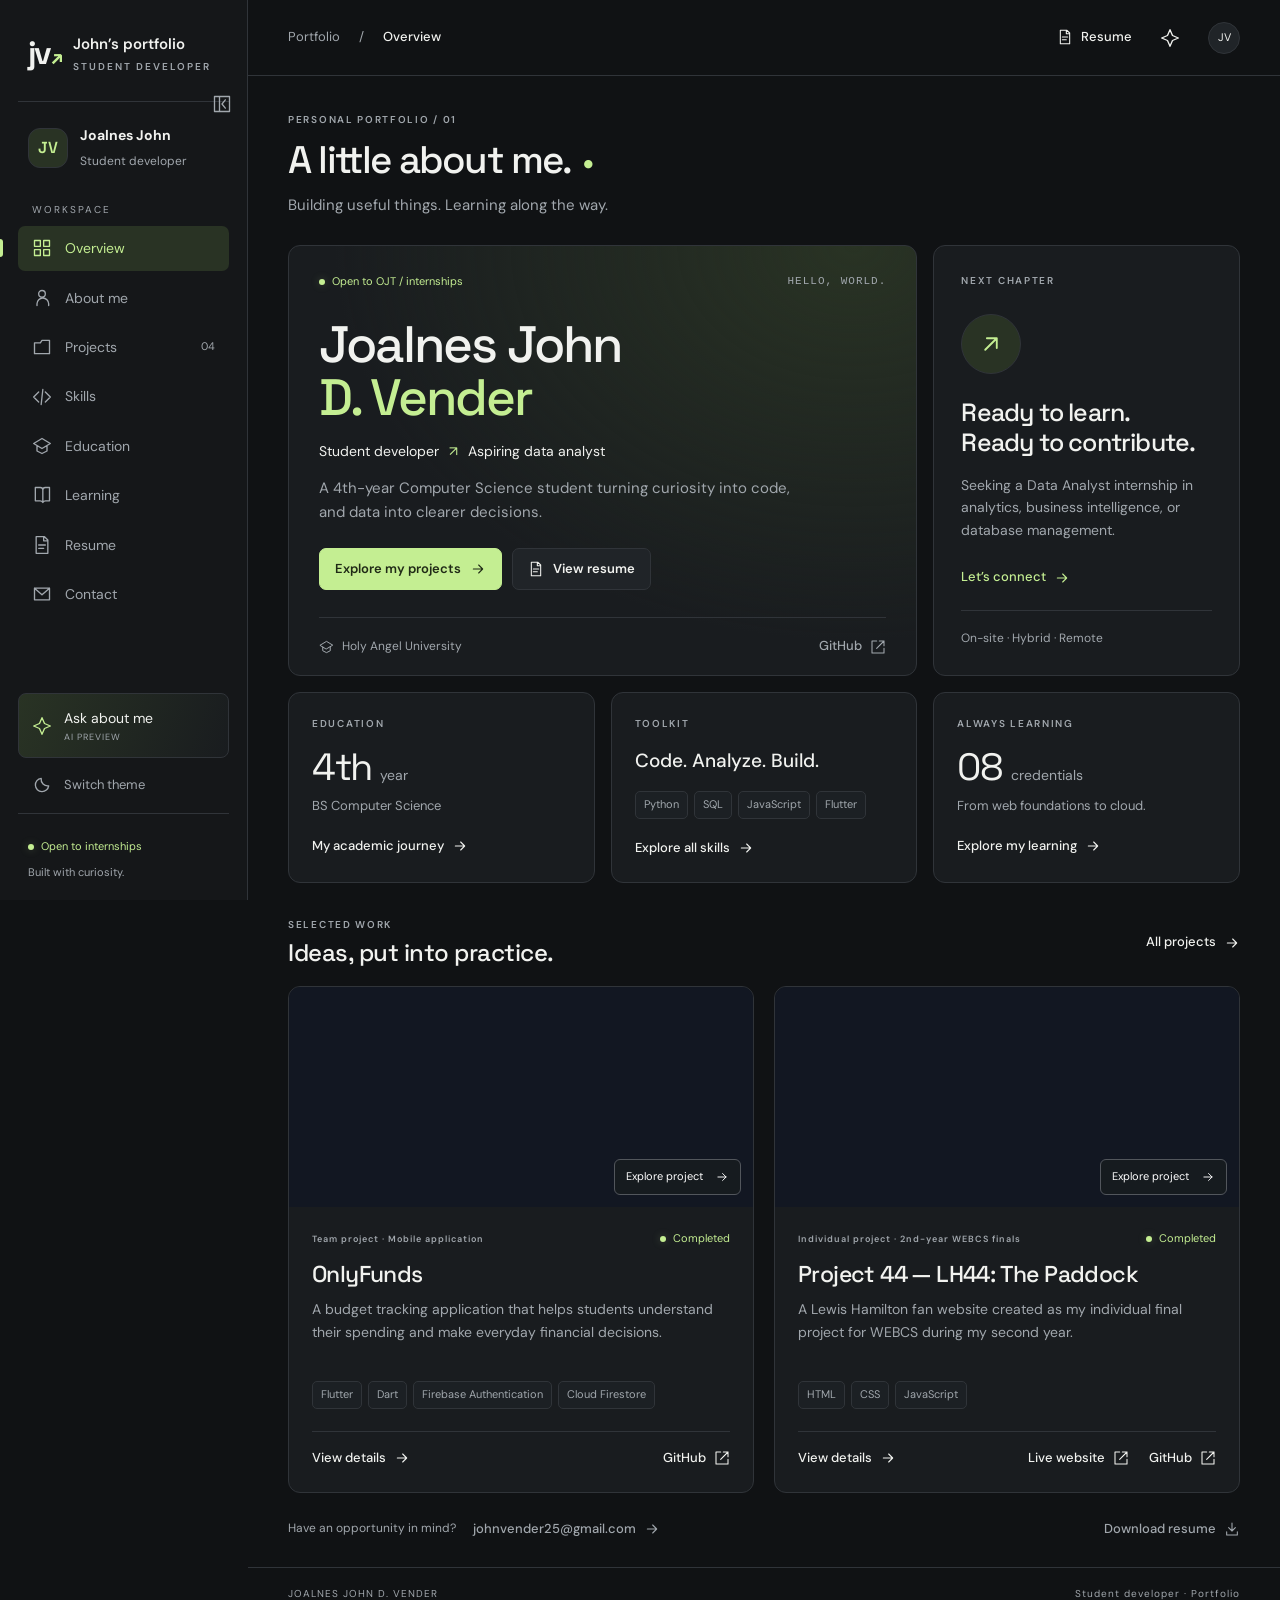
==== commit 46da75fd: "Publish portfolio V2 with updated projects and interactive demos" ====
--- a/index.html
+++ b/index.html
@@ -1,589 +1,14 @@
-<!DOCTYPE html>
-<html lang="en">
+<!doctype html>
+<html lang="en" data-theme="dark">
 <head>
-  <meta charset="UTF-8" />
-  <meta name="viewport" content="width=device-width, initial-scale=1.0" />
-  <meta name="description" content="Joalnes John D. Vender — Data Analyst | BS Computer Science Student" />
-  <title>Joalnes John D. Vender | Data Analyst</title>
-
-  <!-- Google Fonts: Inter for UI, JetBrains Mono for code/tech chips -->
-  <link rel="preconnect" href="https://fonts.googleapis.com" />
-  <link rel="preconnect" href="https://fonts.gstatic.com" crossorigin />
-  <link href="https://fonts.googleapis.com/css2?family=Inter:wght@400;500;600;700;800&family=JetBrains+Mono:wght@400;500&display=swap" rel="stylesheet" />
-
-  <!-- Main Stylesheet -->
-  <link rel="stylesheet" href="style.css" />
-</head>
-<body>
-
-  <!-- ============================================================
-       NAVIGATION BAR
-       Sticky, mobile-responsive with hamburger menu.
-       Active section highlighting handled in script.js.
-  ============================================================ -->
-  <header class="navbar" id="navbar">
-    <nav class="nav-container">
-      <!-- Logo / Name brand -->
-      <a href="#home" class="nav-logo">JV<span class="accent">.</span></a>
-
-      <!-- Desktop navigation links -->
-      <ul class="nav-links" id="nav-links">
-        <li><a href="#home" class="nav-link active">Home</a></li>
-        <li><a href="#about" class="nav-link">About</a></li>
-        <li><a href="#skills" class="nav-link">Skills</a></li>
-        <li><a href="#projects" class="nav-link">Projects</a></li>
-        <li><a href="#certifications" class="nav-link">Certifications</a></li>
-        <li><a href="#contact" class="nav-link">Contact</a></li>
-      </ul>
-
-      <!-- Theme toggle + Hamburger -->
-      <div class="nav-actions">
-        <button class="theme-toggle" id="themeToggle" aria-label="Toggle dark/light mode" title="Toggle dark/light mode">
-          <svg class="theme-icon sun-icon" viewBox="0 0 24 24" fill="none" stroke="currentColor" stroke-width="2" stroke-linecap="round" stroke-linejoin="round">
-            <circle cx="12" cy="12" r="5"/>
-            <line x1="12" y1="1" x2="12" y2="3"/><line x1="12" y1="21" x2="12" y2="23"/>
-            <line x1="4.22" y1="4.22" x2="5.64" y2="5.64"/><line x1="18.36" y1="18.36" x2="19.78" y2="19.78"/>
-            <line x1="1" y1="12" x2="3" y2="12"/><line x1="21" y1="12" x2="23" y2="12"/>
-            <line x1="4.22" y1="19.78" x2="5.64" y2="18.36"/><line x1="18.36" y1="5.64" x2="19.78" y2="4.22"/>
-          </svg>
-          <svg class="theme-icon moon-icon" viewBox="0 0 24 24" fill="none" stroke="currentColor" stroke-width="2" stroke-linecap="round" stroke-linejoin="round">
-            <path d="M21 12.79A9 9 0 1 1 11.21 3 7 7 0 0 0 21 12.79z"/>
-          </svg>
-        </button>
-
-        <!-- Mobile hamburger toggle button -->
-        <button class="hamburger" id="hamburger" aria-label="Toggle navigation menu" aria-expanded="false">
-          <span class="hamburger-line"></span>
-          <span class="hamburger-line"></span>
-          <span class="hamburger-line"></span>
-        </button>
-      </div>
-    </nav>
-  </header>
-
-
-  <!-- ============================================================
-       HERO SECTION
-       Left-aligned layout (resume-style, not marketing-style).
-       Immediately answers: who, what role, what they're seeking.
-  ============================================================ -->
-  <section id="home" class="hero">
-    <div class="container hero-container fade-in">
-
-      <!-- Left: Text content -->
-      <div class="hero-text">
-        <!-- Status badge — recruiters scan for "open to work" signals -->
-        <span class="hero-badge">
-          <span class="badge-dot"></span>
-          Open to Internship Opportunities
-        </span>
-
-        <h1 class="hero-name">Joalnes John<br />D. Vender</h1>
-
-        <p class="hero-role">Data Analyst <span class="role-sep">·</span> CS Student</p>
-
-        <p class="hero-intro">
-          BS Computer Science student passionate about turning data into
-          decisions. I work with Python, SQL, and analytics tools to uncover
-          patterns that drive real business impact. Currently seeking a Data Analyst internship
-          where I can contribute, solve problems, and grow.
-        </p>
-
-        <!-- CTA Buttons -->
-        <div class="hero-cta">
-          <a href="#projects" class="btn btn-primary">View Projects</a>
-          <a href="#contact" class="btn btn-secondary">Contact Me</a>
-            <a href="resume-demo/resume.html" class="btn btn-ghost" download="Joalnes_John_Vender_Resume.html">
-            <svg class="btn-icon" viewBox="0 0 16 16" fill="currentColor" aria-hidden="true">
-              <path d="M8 0a1 1 0 0 1 1 1v6.5l1.646-1.647a.5.5 0 0 1 .708.708l-2.5 2.5a.5.5 0 0 1-.708 0l-2.5-2.5a.5.5 0 0 1 .708-.708L7 7.5V1a1 1 0 0 1 1-1zM2 14a1 1 0 0 1 1-1h10a1 1 0 0 1 0 2H3a1 1 0 0 1-1-1z"/>
-            </svg>
-            Download Resume
-          </a>
-        </div>
-      </div>
-
-      <!-- Right: Visual Panel -->
-      <div class="hero-visual" aria-hidden="true">
-        <!-- Project preview cards floating -->
-        <div class="hero-visual-inner">
-
-          <!-- Top card: LH44 project preview -->
-          <div class="hero-float-card hero-float-card--top">
-            <div class="hfc-header">
-              <span class="hfc-dot hfc-dot--red"></span>
-              <span class="hfc-dot hfc-dot--yellow"></span>
-              <span class="hfc-dot hfc-dot--green"></span>
-              <span class="hfc-label">lh44-fan-hub.html</span>
-            </div>
-            <div class="hfc-body">
-              <div class="hfc-bar hfc-bar--wide hfc-bar--accent"></div>
-              <div class="hfc-bar hfc-bar--medium"></div>
-              <div class="hfc-preview-grid">
-                <div class="hfc-img-block"></div>
-                <div class="hfc-img-block"></div>
-                <div class="hfc-img-block"></div>
-              </div>
-            </div>
-          </div>
-
-          <!-- Middle card: Stats widget -->
-          <div class="hero-float-card hero-float-card--mid">
-            <div class="hfc-stats-row">
-              <div class="hfc-stat">
-                <span class="hfc-stat-num" id="heroStatProjects">2</span>
-                <span class="hfc-stat-lbl">Projects</span>
-              </div>
-              <div class="hfc-stat-divider"></div>
-              <div class="hfc-stat">
-                <span class="hfc-stat-num">6+</span>
-                <span class="hfc-stat-lbl">Certifications</span>
-              </div>
-              <div class="hfc-stat-divider"></div>
-              <div class="hfc-stat">
-                <span class="hfc-stat-num">4th</span>
-                <span class="hfc-stat-lbl">Year CS</span>
-              </div>
-            </div>
-          </div>
-
-          <!-- Bottom card: Tech stack -->
-          <div class="hero-float-card hero-float-card--bottom">
-            <div class="hfc-tech-label">Tech Stack</div>
-            <div class="hfc-chips">
-              <span class="hfc-chip hfc-chip--blue">Python</span>
-              <span class="hfc-chip hfc-chip--teal">SQL</span>
-              <span class="hfc-chip hfc-chip--violet">Flutter</span>
-              <span class="hfc-chip hfc-chip--amber">JavaScript</span>
-              <span class="hfc-chip hfc-chip--blue">HTML/CSS</span>
-              <span class="hfc-chip hfc-chip--green">Git</span>
-            </div>
-          </div>
-
-          <!-- Decorative accent circle -->
-          <div class="hero-accent-circle" aria-hidden="true"></div>
-          <div class="hero-accent-circle hero-accent-circle--2" aria-hidden="true"></div>
-
-        </div>
-      </div>
-
-    </div>
-  </section>
-
-
-  <!-- ============================================================
-       ABOUT SECTION
-       Professional, concise, recruiter-facing narrative.
-       Includes a "Currently Seeking" callout for quick scanning.
-  ============================================================ -->
-  <section id="about" class="about section-alt">
-    <div class="container">
-
-      <div class="section-header fade-in">
-        <span class="section-label">About Me</span>
-        <h2 class="section-title">Analytical Thinker, Data-Driven Builder</h2>
-      </div>
-
-      <div class="about-grid">
-        <!-- Bio text -->
-        <div class="about-text fade-in delay-1">
-          <p>
-            I'm Joalnes John D. Vender, a BS Computer Science student with a
-            strong focus on <strong>data analytics, database management, and business intelligence</strong>.
-            My foundation spans statistical thinking, database systems, and software
-            engineering—skills I apply through hands-on projects and industry-recognized certifications.
-          </p>
-          <p>
-            I work across the data lifecycle: cleaning and analyzing data, writing SQL queries
-            for relational databases, developing web-based analytics interfaces with <strong>HTML, CSS, and JavaScript</strong>,
-            and building mobile solutions with <strong>Flutter</strong>. I use <strong>Python and Java</strong>
-            for backend logic and data processing, and <strong>Git & GitHub</strong> for version control
-            and collaboration. Every insight I uncover is communicated through clear, actionable visualizations.
-          </p>
-          <p>
-            Beyond the technical stack, I care about solving real problems. My work on OnlyFunds—a
-            budget tracking application—showed me how thoughtful data design can improve
-            day-to-day financial decisions. I bring that same user-centered, evidence-based
-            mindset to every project I take on.
-          </p>
-
-          <!-- Quick stats row -->
-          <div class="about-stats">
-            <div class="stat">
-            </div>
-          </div>
-        </div>
-
-        <!-- Currently seeking callout -->
-        <div class="about-callout">
-          <div class="callout-card">
-            <h3 class="callout-title">Currently Seeking</h3>
-            <p class="callout-desc">Data Analyst Internship</p>
-            <ul class="callout-list">
-              <li>Data Analytics & Visualization</li>
-              <li>Business Intelligence</li>
-              <li>Database Management</li>
-              <li>Cloud-based Data Solutions</li>
-            </ul>
-            <div class="callout-divider"></div>
-            <p class="callout-meta">Available for on-site, hybrid, or remote roles.</p>
-            <a href="mailto:johnvender25@gmail.com" class="btn btn-primary btn-sm">Get in Touch</a>
-          </div>
-        </div>
-      </div>
-
-    </div>
-  </section>
-
-
-  <!-- ============================================================
-       SKILLS SECTION
-       Grouped by domain. Left-bordered category cards signal
-       that the candidate thinks in data-oriented categories.
-  ============================================================ -->
-  <section id="skills" class="skills">
-    <div class="container">
-
-      <div class="section-header fade-in">
-        <span class="section-label">Technical Skills</span>
-        <h2 class="section-title">What I Work With</h2>
-      </div>
-
-      <div class="skills-grid fade-in delay-1">
-
-        <!-- Programming Languages -->
-        <div class="skill-card" data-category="programming">
-          <div class="skill-card-header">
-            <div class="skill-icon skill-icon--blue">
-              <svg viewBox="0 0 20 20" fill="currentColor" aria-hidden="true"><path d="M12.316 3.051a1 1 0 01.633 1.265l-4 12a1 1 0 11-1.898-.632l4-12a1 1 0 011.265-.633zM5.707 6.293a1 1 0 010 1.414L3.414 10l2.293 2.293a1 1 0 11-1.414 1.414l-3-3a1 1 0 010-1.414l3-3a1 1 0 011.414 0zm8.586 0a1 1 0 011.414 0l3 3a1 1 0 010 1.414l-3 3a1 1 0 11-1.414-1.414L16.586 10l-2.293-2.293a1 1 0 010-1.414z"/></svg>
-            </div>
-            <h3 class="skill-category">Programming Languages</h3>
-          </div>
-          <div class="skill-chips">
-            <span class="chip">Python</span>
-            <span class="chip">Java</span>
-            <span class="chip">JavaScript</span>
-            <span class="chip">HTML</span>
-            <span class="chip">CSS</span>
-          </div>
-        </div>
-
-        <!-- Data & Analytics -->
-        <div class="skill-card" data-category="analytics">
-          <div class="skill-card-header">
-            <div class="skill-icon skill-icon--teal">
-              <svg viewBox="0 0 20 20" fill="currentColor" aria-hidden="true"><path d="M2 11a1 1 0 011-1h2a1 1 0 011 1v5a1 1 0 01-1 1H3a1 1 0 01-1-1v-5zM8 7a1 1 0 011-1h2a1 1 0 011 1v9a1 1 0 01-1 1H9a1 1 0 01-1-1V7zM14 4a1 1 0 011-1h2a1 1 0 011 1v12a1 1 0 01-1 1h-2a1 1 0 01-1-1V4z"/></svg>
-            </div>
-            <h3 class="skill-category">Data & Analytics</h3>
-          </div>
-          <div class="skill-chips">
-            <span class="chip">Data Analytics</span>
-            <span class="chip">Data Cleaning</span>
-            <span class="chip">Data Visualization</span>
-            <span class="chip">Basic Data Analysis</span>
-          </div>
-        </div>
-
-        <!-- Databases -->
-        <div class="skill-card" data-category="databases">
-          <div class="skill-card-header">
-            <div class="skill-icon skill-icon--violet">
-              <svg viewBox="0 0 20 20" fill="currentColor" aria-hidden="true"><path d="M3 12v3c0 1.657 3.134 3 7 3s7-1.343 7-3v-3c0 1.657-3.134 3-7 3s-7-1.343-7-3z"/><path d="M3 7v3c0 1.657 3.134 3 7 3s7-1.343 7-3V7c0 1.657-3.134 3-7 3S3 8.657 3 7z"/><path d="M17 5c0 1.657-3.134 3-7 3S3 6.657 3 5s3.134-3 7-3 7 1.343 7 3z"/></svg>
-            </div>
-            <h3 class="skill-category">Databases</h3>
-          </div>
-          <div class="skill-chips">
-            <span class="chip">Database</span>
-            <span class="chip">SQL (MySQL)</span>
-          </div>
-        </div>
-
-        <!-- Tools & Frameworks -->
-        <div class="skill-card" data-category="tools">
-          <div class="skill-card-header">
-            <div class="skill-icon skill-icon--amber">
-              <svg viewBox="0 0 20 20" fill="currentColor" aria-hidden="true"><path fill-rule="evenodd" d="M11.49 3.17c-.38-1.56-2.6-1.56-2.98 0a1.532 1.532 0 01-2.286.948c-1.372-.836-2.942.734-2.106 2.106.54.886.061 2.042-.947 2.287-1.561.379-1.561 2.6 0 2.978a1.532 1.532 0 01.947 2.287c-.836 1.372.734 2.942 2.106 2.106a1.532 1.532 0 012.287.947c.379 1.561 2.6 1.561 2.978 0a1.533 1.533 0 012.287-.947c1.372.836 2.942-.734 2.106-2.106a1.533 1.533 0 01.947-2.287c1.561-.379 1.561-2.6 0-2.978a1.532 1.532 0 01-.947-2.287c.836-1.372-.734-2.942-2.106-2.106a1.532 1.532 0 01-2.287-.947zM10 13a3 3 0 100-6 3 3 0 000 6z" clip-rule="evenodd"/></svg>
-            </div>
-            <h3 class="skill-category">Tools & Frameworks</h3>
-          </div>
-          <div class="skill-chips">
-            <span class="chip">Flutter</span>
-            <span class="chip">Git</span>
-            <span class="chip">GitHub</span>
-            <span class="chip">Figma</span>
-          </div>
-        </div>
-
-      </div>
-    </div>
-  </section>
-
-
-  <!-- ============================================================
-       PROJECTS SECTION
-       Most important section per brief.
-       Active cards: LH44 Fan Hub, OnlyFunds
-       Ongoing: Review Guard PH
-  ============================================================ -->
-  <section id="projects" class="projects section-alt">
-    <div class="container">
-
-      <div class="section-header fade-in">
-        <span class="section-label">Projects</span>
-        <h2 class="section-title">What I've Built</h2>
-        <p class="section-subtitle">
-          Real projects demonstrating my ability to design, build, and ship solutions.
-        </p>
-      </div>
-
-      <div class="projects-grid fade-in delay-1">
-
-        <!-- PROJECT 1: LH44 Fan Hub -->
-        <article class="project-card">
-          <div class="project-card-header">
-            <div class="project-icon" aria-hidden="true">🏎️</div>
-            <span class="project-status project-status--live">Completed</span>
-          </div>
-          <h3 class="project-title">LH44 Fan Hub</h3>
-          <p class="project-desc">
-            A Lewis Hamilton fan website featuring news, career highlights, stats,
-            gallery moments, and a live race schedule that auto-updates based on
-            the current date. Designed with a dark motorsport-inspired UI.
-          </p>
-          <ul class="project-achievements">
-            <li>Built a fully responsive fan site with dark theme & gradient accents</li>
-            <li>Integrated auto-updating F1 race schedule with dynamic status labels</li>
-            <li>Added scroll-triggered animated counters for career statistics</li>
-          </ul>
-          <div class="project-tech">
-            <span class="chip chip--mono">HTML</span>
-            <span class="chip chip--mono">CSS</span>
-            <span class="chip chip--mono">JavaScript</span>
-          </div>
-          <div class="project-cta">
-            <a href="https://github.com/JvlKe/lh44-fan-hub.git" class="btn btn-secondary btn-sm" target="_blank" rel="noopener">
-              <svg class="btn-icon" viewBox="0 0 16 16" fill="currentColor" aria-hidden="true">
-                <path d="M8 0C3.58 0 0 3.58 0 8c0 3.54 2.29 6.53 5.47 7.59.4.07.55-.17.55-.38 0-.19-.01-.82-.01-1.49-2.01.37-2.53-.49-2.69-.94-.09-.23-.48-.94-.82-1.13-.28-.15-.68-.52-.01-.53.63-.01 1.08.58 1.23.82.72 1.21 1.87.87 2.33.66.07-.52.28-.87.51-1.07-1.78-.2-3.64-.89-3.64-3.95 0-.87.31-1.59.82-2.15-.08-.2-.36-1.02.08-2.12 0 0 .67-.21 2.2.82.64-.18 1.32-.27 2-.27.68 0 1.36.09 2 .27 1.53-1.04 2.2-.82 2.2-.82.44 1.1.16 1.92.08 2.12.51.56.82 1.27.82 2.15 0 3.07-1.87 3.75-3.65 3.95.29.25.54.73.54 1.48 0 1.07-.01 1.93-.01 2.2 0 .21.15.46.55.38A8.013 8.013 0 0 0 16 8c0-4.42-3.58-8-8-8z"/>
-              </svg>
-              GitHub
-            </a>
-            <a href="lh44-fan-hub-demo/lh44-fan-hub.html" class="btn btn-ghost btn-sm" target="_blank" rel="noopener" aria-label="Open LH44 Fan Hub live demo">
-              <svg class="btn-icon" viewBox="0 0 16 16" fill="currentColor" aria-hidden="true">
-                <path d="M6.354 5.5H4a3 3 0 0 0 0 6h3a3 3 0 0 0 2.83-4H9c-.086 0-.17.01-.25.031A2 2 0 0 1 7 9H4a2 2 0 1 1 0-4h1.535c.218-.376.495-.714.82-1z"/>
-                <path d="M9 5.5a3 3 0 0 0-2.83 4h1.098A2 2 0 0 1 9 7h3a3 3 0 1 1 0 4h-1.535a4.02 4.02 0 0 1-.82 1H12a3 3 0 1 0 0-6H9z"/>
-              </svg>
-              Live Demo
-            </a>
-          </div>
-        </article>
-
-        <!-- PROJECT 2: OnlyFunds -->
-        <article class="project-card">
-          <div class="project-card-header">
-            <div class="project-icon" aria-hidden="true">💰</div>
-            <span class="project-status project-status--live">Completed</span>
-          </div>
-          <h3 class="project-title">OnlyFunds</h3>
-          <p class="project-desc">
-            A mobile budget tracking application designed for students. Focuses on
-            clear financial visibility with real-time data sync, helping users
-            make smarter spending decisions through intuitive UX design.
-          </p>
-          <!-- Key achievements -->
-          <ul class="project-achievements">
-            <li>Designed intuitive UI/UX from wireframe to production</li>
-            <li>Integrated Firebase for real-time cloud data storage</li>
-            <li>Built financial tracking features tailored for student budgets</li>
-          </ul>
-          <!-- Tech stack chips -->
-          <div class="project-tech">
-            <span class="chip chip--mono">Flutter</span>
-            <span class="chip chip--mono">Dart</span>
-          </div>
-          <!-- CTAs -->
-          <div class="project-cta">
-            <a href="https://github.com/javieAlfaro/onlyfunds---budget-management-system" class="btn btn-secondary btn-sm" target="_blank" rel="noopener">
-              <svg class="btn-icon" viewBox="0 0 16 16" fill="currentColor" aria-hidden="true">
-                <path d="M8 0C3.58 0 0 3.58 0 8c0 3.54 2.29 6.53 5.47 7.59.4.07.55-.17.55-.38 0-.19-.01-.82-.01-1.49-2.01.37-2.53-.49-2.69-.94-.09-.23-.48-.94-.82-1.13-.28-.15-.68-.52-.01-.53.63-.01 1.08.58 1.23.82.72 1.21 1.87.87 2.33.66.07-.52.28-.87.51-1.07-1.78-.2-3.64-.89-3.64-3.95 0-.87.31-1.59.82-2.15-.08-.2-.36-1.02.08-2.12 0 0 .67-.21 2.2.82.64-.18 1.32-.27 2-.27.68 0 1.36.09 2 .27 1.53-1.04 2.2-.82 2.2-.82.44 1.1.16 1.92.08 2.12.51.56.82 1.27.82 2.15 0 3.07-1.87 3.75-3.65 3.95.29.25.54.73.54 1.48 0 1.07-.01 1.93-.01 2.2 0 .21.15.46.55.38A8.013 8.013 0 0 0 16 8c0-4.42-3.58-8-8-8z"/>
-              </svg>
-              GitHub
-            </a>
-            <a href="onlyfunds-demo/onlyfunds-demo.html" class="btn btn-ghost btn-sm" target="_blank" rel="noopener" aria-label="Open OnlyFunds live demo">
-              <svg class="btn-icon" viewBox="0 0 16 16" fill="currentColor" aria-hidden="true">
-                <path d="M6.354 5.5H4a3 3 0 0 0 0 6h3a3 3 0 0 0 2.83-4H9c-.086 0-.17.01-.25.031A2 2 0 0 1 7 9H4a2 2 0 1 1 0-4h1.535c.218-.376.495-.714.82-1z"/>
-                <path d="M9 5.5a3 3 0 0 0-2.83 4h1.098A2 2 0 0 1 9 7h3a3 3 0 1 1 0 4h-1.535a4.02 4.02 0 0 1-.82 1H12a3 3 0 1 0 0-6H9z"/>
-              </svg>
-              Live Demo
-            </a>
-          </div>
-        </article>
-
-        <!-- PROJECT 3: Review Guard PH (Ongoing) -->
-        <article class="project-card project-card--placeholder">
-          <div class="project-card-header">
-            <div class="project-icon" aria-hidden="true">🛡️</div>
-            <span class="project-status project-status--wip">Ongoing Project</span>
-          </div>
-          <h3 class="project-title">Review Guard PH</h3>
-          <p class="project-desc placeholder-desc">
-            A review filtering and monitoring platform currently under development.
-            Details, tech stack, and source code will be added as the project progresses.
-          </p>
-          <div class="placeholder-note">
-            <svg viewBox="0 0 16 16" fill="currentColor" aria-hidden="true"><path d="M8 15A7 7 0 1 1 8 1a7 7 0 0 1 0 14zm0 1A8 8 0 1 0 8 0a8 8 0 0 0 0 16z"/><path d="m8.93 6.588-2.29.287-.082.38.45.083c.294.07.352.176.288.469l-.738 3.468c-.194.897.105 1.319.808 1.319.545 0 1.178-.252 1.465-.598l.088-.416c-.2.176-.492.246-.686.246-.275 0-.375-.193-.304-.533L8.93 6.588zM9 4.5a1 1 0 1 1-2 0 1 1 0 0 1 2 0z"/></svg>
-            <span>Project in development — details coming soon</span>
-          </div>
-          <div class="project-cta">
-            <a href="https://github.com/JvlKe" class="btn btn-ghost btn-sm" target="_blank" rel="noopener">GitHub</a>
-          </div>
-        </article>
-
-      </div><!-- /.projects-grid -->
-
-      <!-- Link to all GitHub projects -->
-      <div class="projects-footer">
-        <a href="https://github.com/javieAlfaro/onlyfunds---budget-management-system" class="btn btn-secondary" target="_blank" rel="noopener">
-          View All on GitHub →
-        </a>
-      </div>
-
-    </div>
-  </section>
-
-
-  <!-- ============================================================
-       CERTIFICATIONS SECTION
-       Clean 3-column card grid. Professional, compact.
-  ============================================================ -->
-  <section id="certifications" class="certifications">
-    <div class="container">
-
-      <div class="section-header fade-in">
-        <span class="section-label">Certifications</span>
-        <h2 class="section-title">Credentials & Learning</h2>
-      </div>
-
-      <div class="certs-grid fade-in delay-1">
-
-        <div class="cert-card">
-          <div class="cert-org">AWS Academy</div>
-          <h3 class="cert-name">Cloud Foundations</h3>
-          <p class="cert-meta">Amazon Web Services</p>
-          <a href="https://www.credly.com/badges/d11638dd-4fdb-4df3-a250-d257370bbd95/linked_in_profile" class="btn btn-ghost btn-sm" target="_blank" rel="noopener">View Credential →</a>
-        </div>
-
-        <div class="cert-card">
-          <div class="cert-org">freeCodeCamp</div>
-          <h3 class="cert-name">Relational Database</h3>
-          <p class="cert-meta">freeCodeCamp</p>
-          <a href="https://www.freecodecamp.org/certification/johnvender/relational-database-v8" class="btn btn-ghost btn-sm" target="_blank" rel="noopener">View Credential →</a>
-        </div>
-
-        <div class="cert-card">
-          <div class="cert-org">Cisco</div>
-          <h3 class="cert-name">JavaScript Essentials 1</h3>
-          <p class="cert-meta">Cisco Networking Academy</p>
-          <a href="https://www.credly.com/badges/1b66f195-064b-4a42-8494-bf56d99d4363/linked_in_profile" class="btn btn-ghost btn-sm" target="_blank" rel="noopener">View Credential →</a>
-        </div>
-
-        <div class="cert-card">
-          <div class="cert-org">Simplilearn</div>
-          <h3 class="cert-name">Introduction to Figma</h3>
-          <p class="cert-meta">Simplilearn SkillUp</p>
-          <a href="https://www.simplilearn.com/skillup-certificate-landing?token=[base64]&utm_source=shared-certificate&utm_medium=lms&utm_campaign=shared-certificate-promotion&referrer=https%3A%2F%2Flms.simplilearn.com%2Fcourses%2F7320%2FIntroduction-to-Figma-course%2Fcertificate%2Fdownload-skillup&%24web_only=true&_branch_match_id=1564234502605547704&_branch_referrer=H4sIAAAAAAAAA8soKSkottLXL87MLcjJ1EssKNDLyczL1k%2FVd3HKdMqtjDQ3902yrytKTUstKsrMS49PKsovL04tsvUBqkpN8cwDAK6BdG9BAAAA" class="btn btn-ghost btn-sm" target="_blank" rel="noopener">View Credential →</a>
-        </div>
-
-        <div class="cert-card">
-          <div class="cert-org">freeCodeCamp</div>
-          <h3 class="cert-name">Responsive Web Design</h3>
-          <p class="cert-meta">freeCodeCamp</p>
-          <a href="https://www.freecodecamp.org/certification/johnvender/responsive-web-design" class="btn btn-ghost btn-sm" target="_blank" rel="noopener">View Credential →</a>
-        </div>
-
-        <div class="cert-card">
-          <div class="cert-org">CompTIA</div>
-          <h3 class="cert-name">IT Fundamentals+ (ITF+)</h3>
-          <p class="cert-meta">CompTIA</p>
-          <a href="https://www.credly.com/badges/5bb7afce-37d6-473c-b4b1-a1d09ace5295/linked_in_profile" class="btn btn-ghost btn-sm" target="_blank" rel="noopener">View Credential →</a>
-        </div>
-
-      </div><!-- /.certs-grid -->
-    </div>
-  </section>
-
-
-  <!-- ============================================================
-       CONTACT SECTION
-       Centered CTA block. Clean, direct, no fluff.
-  ============================================================ -->
-  <section id="contact" class="contact section-alt">
-    <div class="container">
-
-      <div class="contact-inner fade-in">
-        <span class="section-label">Contact</span>
-        <h2 class="section-title">Let's Connect</h2>
-        <p class="contact-intro">
-          I'm actively seeking Data Analyst internship opportunities. Whether you have
-          a role, a project, or just want to connect—I'd love to hear from you.
-        </p>
-
-        <!-- Contact methods -->
-        <div class="contact-links fade-in delay-1">
-          <a href="mailto:johnvender25@gmail.com" class="contact-link">
-            <div class="contact-icon">
-              <svg viewBox="0 0 20 20" fill="currentColor" aria-hidden="true"><path d="M2.003 5.884L10 9.882l7.997-3.998A2 2 0 0016 4H4a2 2 0 00-1.997 1.884z"/><path d="M18 8.118l-8 4-8-4V14a2 2 0 002 2h12a2 2 0 002-2V8.118z"/></svg>
-            </div>
-            <div>
-              <span class="contact-link-label">Email</span>
-              <span class="contact-link-value">johnvender25@gmail.com</span>
-            </div>
-          </a>
-
-          <a href="https://github.com/JvlKe" class="contact-link" target="_blank" rel="noopener">
-            <div class="contact-icon">
-              <svg viewBox="0 0 16 16" fill="currentColor" aria-hidden="true"><path d="M8 0C3.58 0 0 3.58 0 8c0 3.54 2.29 6.53 5.47 7.59.4.07.55-.17.55-.38 0-.19-.01-.82-.01-1.49-2.01.37-2.53-.49-2.69-.94-.09-.23-.48-.94-.82-1.13-.28-.15-.68-.52-.01-.53.63-.01 1.08.58 1.23.82.72 1.21 1.87.87 2.33.66.07-.52.28-.87.51-1.07-1.78-.2-3.64-.89-3.64-3.95 0-.87.31-1.59.82-2.15-.08-.2-.36-1.02.08-2.12 0 0 .67-.21 2.2.82.64-.18 1.32-.27 2-.27.68 0 1.36.09 2 .27 1.53-1.04 2.2-.82 2.2-.82.44 1.1.16 1.92.08 2.12.51.56.82 1.27.82 2.15 0 3.07-1.87 3.75-3.65 3.95.29.25.54.73.54 1.48 0 1.07-.01 1.93-.01 2.2 0 .21.15.46.55.38A8.013 8.013 0 0 0 16 8c0-4.42-3.58-8-8-8z"/></svg>
-            </div>
-            <div>
-              <span class="contact-link-label">GitHub</span>
-              <span class="contact-link-value">github.com/JvlKe</span>
-            </div>
-          </a>
-
-          <!-- LinkedIn -->
-          <a href="https://www.linkedin.com/in/joalnes-john-vender-518464261/" class="contact-link" target="_blank" rel="noopener">
-            <div class="contact-icon">
-              <svg viewBox="0 0 20 20" fill="currentColor" aria-hidden="true"><path fill-rule="evenodd" d="M16.338 16.338H13.67V12.16c0-.995-.017-2.277-1.387-2.277-1.39 0-1.601 1.086-1.601 2.207v4.248H8.014v-8.59h2.559v1.174h.037c.356-.675 1.227-1.387 2.526-1.387 2.703 0 3.203 1.778 3.203 4.092v4.711zM5.005 6.575a1.548 1.548 0 11-.003-3.096 1.548 1.548 0 01.003 3.096zm-1.337 9.763H6.34v-8.59H3.667v8.59zM17.668 1H2.328C1.595 1 1 1.581 1 2.298v15.403C1 18.418 1.595 19 2.328 19h15.34c.734 0 1.332-.582 1.332-1.299V2.298C19 1.581 18.402 1 17.668 1z" clip-rule="evenodd"/></svg>
-            </div>
-            <div>
-              <span class="contact-link-label">LinkedIn</span>
-              <span class="contact-link-value">linkedin.com/in/joalnes-john-vender</span>
-            </div>
-          </a>
-        </div>
-
-        <!-- Primary CTA -->
-        <a href="mailto:johnvender25@gmail.com" class="btn btn-primary btn-lg">
-          Send Me an Email
-        </a>
-      </div>
-
-    </div>
-  </section>
-
-
-  <!-- ============================================================
-       FOOTER
-       Minimal — name, copyright, GitHub link.
-  ============================================================ -->
-  <footer class="footer">
-    <div class="container footer-inner">
-      <span class="footer-name">Joalnes John D. Vender</span>
-      <span class="footer-copy">© 2025. All rights reserved.</span>
-      <a href="https://github.com/javieAlfaro/onlyfunds---budget-management-system" class="footer-link" target="_blank" rel="noopener">GitHub</a>
-    </div>
-  </footer>
-
-
-  <!-- Main JavaScript -->
-  <script src="script.js"></script>
-</body>
-</html>+<meta charset="utf-8"><meta name="viewport" content="width=device-width, initial-scale=1">
+<title>Joalnes John D. Vender | Student Developer</title>
+<meta name="description" content="Projects, skills and learning of Joalnes John D. Vender, a Computer Science student seeking a Data Analyst internship.">
+<link rel="preconnect" href="https://fonts.googleapis.com"><link rel="preconnect" href="https://fonts.gstatic.com" crossorigin>
+<link href="https://fonts.googleapis.com/css2?family=DM+Sans:wght@400;500;600;700&family=Space+Grotesk:wght@400;500;600;700&display=swap" rel="stylesheet">
+<link rel="stylesheet" href="workspace.css">
+</head><body>
+<a class="skip" href="#workspace">Skip to portfolio</a><div id="app"></div>
+<noscript>Please enable JavaScript to explore the portfolio. <a href="resume-demo/resume.html">View my resume</a> or <a href="mailto:johnvender25@gmail.com">email me</a>.</noscript>
+<script type="module" src="script.js"></script>
+</body></html>
--- a/workspace.css
+++ b/workspace.css
@@ -0,0 +1,16 @@
+:root{color-scheme:dark;--bg:#101214;--sidebar:#151719;--surface:#191c1f;--raised:#202428;--line:#303439;--text:#f1f2ef;--muted:#a1a7ad;--accent:#c4ee92;--accent-ink:#202a16;--soft:#293324;--sidebar-width:248px;font-family:'DM Sans',system-ui,sans-serif;font-size:16px}
+[data-theme="light"]{color-scheme:light;--bg:#f4f5f2;--sidebar:#fafbf8;--surface:#fff;--raised:#edf0e9;--line:#dce0d7;--text:#202722;--muted:#606960;--accent:#426b24;--accent-ink:#fff;--soft:#e5efdc}
+*{box-sizing:border-box}body{margin:0;background:var(--bg);color:var(--text);line-height:1.6}a{color:inherit;text-decoration:none}button,input{font:inherit}button{color:inherit;cursor:pointer}button,a,input{ -webkit-tap-highlight-color:transparent}button{background:none;border:0}button:focus-visible,a:focus-visible,input:focus-visible{outline:2px solid var(--accent);outline-offset:5px}h1,h2,h3,p{margin:0}h1,h2,h3{line-height:1.2}h1,h2,.metric{font-family:'Space Grotesk',system-ui,sans-serif}p{color:var(--muted)}svg{width:20px;height:20px;flex-shrink:0;vertical-align:middle}button svg,a svg{pointer-events:none}::selection{background:var(--accent);color:var(--accent-ink)}
+.sidebar{position:fixed;inset:0 auto 0 0;width:var(--sidebar-width);padding:28px 18px 18px;background:var(--sidebar);border-right:1px solid var(--line);display:flex;flex-direction:column;z-index:30;transition:width .2s;overflow-y:auto}.brand{display:flex;align-items:center;gap:13px;padding:0 10px}.brand-mark{font-family:'Space Grotesk',sans-serif;font-size:32px;letter-spacing:-3px;font-weight:700;white-space:nowrap}.brand-mark>span{font-size:20px;color:var(--accent);padding-left:2px}.brand>.nav-label{font-weight:600;font-size:15px;white-space:nowrap}.version{display:block;font-size:10px;letter-spacing:2px;color:var(--muted);margin-top:3px}.sidebar-profile{display:flex;align-items:center;gap:12px;padding:22px 10px;margin-top:22px;border-top:1px solid var(--line)}.avatar{background:var(--soft);border:1px solid var(--line);width:40px;height:40px;display:grid;place-items:center;flex-shrink:0;border-radius:12px;font-family:'Space Grotesk',sans-serif;color:var(--accent);font-weight:600}.sidebar-profile strong{display:block;font-size:14px}.sidebar-profile .nav-label>span{font-size:12px;color:var(--muted)}.nav-caption{font-size:10px;letter-spacing:2px;color:var(--muted);padding:8px 14px}.sidebar nav{display:grid;gap:5px}.sidebar nav a{position:relative;display:flex;align-items:center;gap:13px;padding:11px 14px;border-radius:7px;color:var(--muted);font-size:14px;white-space:nowrap;transition:background .15s,color .15s}.sidebar nav a:hover{background:var(--raised);color:var(--text)}.sidebar nav a[aria-current]{background:var(--soft);color:var(--accent)}.sidebar nav a[aria-current]:before{content:'';position:absolute;left:-18px;height:18px;width:3px;background:var(--accent);border-radius:0 3px 3px 0}.nav-count{margin-left:auto;font-size:11px}.sidebar-bottom{margin-top:auto;padding-top:28px}.assistant-launch{display:flex;align-items:center;gap:12px;text-align:left;width:100%;border:1px solid var(--line);padding:13px;border-radius:8px;font-size:14px;background:linear-gradient(110deg,var(--soft),var(--surface))}.assistant-launch svg{color:var(--accent)}.assistant-launch small{font-size:9px;letter-spacing:1px;display:block;color:var(--muted)}.theme-button{display:flex;align-items:center;gap:12px;padding:17px 14px;font-size:13px;color:var(--muted)}.sidebar-foot{border-top:1px solid var(--line);padding:18px 10px 0}.sidebar-foot .status{font-size:11px}.sidebar-foot small{display:block;color:var(--muted);font-size:11px;margin-top:7px}.collapse-button{position:absolute;right:13px;top:90px;color:var(--muted);width:28px!important;height:28px!important}
+.app-main{margin-left:var(--sidebar-width);transition:margin .2s}.topbar{height:76px;border-bottom:1px solid var(--line);padding:0 40px;display:flex;align-items:center;justify-content:space-between;gap:16px}.breadcrumb,.top-actions{display:flex;align-items:center;gap:19px;font-size:13px}.breadcrumb>span:first-of-type{color:var(--muted)}.breadcrumb strong{font-weight:500}.top-actions .text-button{font-size:13px}.top-avatar{width:32px;height:32px;border-radius:50%;display:grid;place-items:center;font-size:11px;border:1px solid var(--line);background:var(--raised)}.icon-button{display:grid;place-items:center;width:38px;height:38px;border-radius:7px}.icon-button:hover{background:var(--raised)}.mobile-menu{display:none}#workspace{max-width:1440px;margin:auto;padding:36px 40px 28px;min-height:calc(100dvh - 125px)}.page-heading{margin-bottom:28px}.eyebrow{font-size:10px;font-weight:600;letter-spacing:1.7px;color:var(--muted);display:block}.page-heading h1{font-size:clamp(30px,3vw,44px);font-weight:500;letter-spacing:-1.8px;margin:9px 0 10px}.page-heading p{font-size:15px}.title-dot{color:var(--accent);font-size:11px;vertical-align:middle;padding-left:12px}.panel{border:1px solid var(--line);border-radius:12px;background:var(--surface)}.dashboard{display:grid;grid-template-columns:repeat(3,minmax(0,1fr));gap:16px}.intro{grid-column:span 2;padding:27px 30px 0;background:radial-gradient(ellipse at 90% 0%,var(--soft),transparent 65%),var(--surface);overflow:hidden}.row{display:flex;justify-content:space-between;align-items:center;gap:10px}.status{color:var(--accent);display:inline-flex;gap:7px;align-items:center;font-size:11px;white-space:nowrap}.status:before{content:'';width:6px;height:6px;background:currentColor;border-radius:50%;box-shadow:0 0 8px color-mix(in srgb,currentColor 25%,transparent)}.mono{font-family:monospace;font-size:11px;letter-spacing:1px}.muted{color:var(--muted)}.intro h2{font-size:clamp(36px,4vw,57px);line-height:1.04;font-weight:500;letter-spacing:-2px;margin:27px 0 16px}.intro h2>span{color:var(--accent)}.role{font-size:14px;color:var(--text)}.role>span{color:var(--accent);margin:0 6px}.intro-copy{max-width:490px;font-size:15px;margin-top:13px}.actions{display:flex;align-items:center;gap:10px;flex-wrap:wrap;margin-top:24px}.button{display:inline-flex;align-items:center;justify-content:center;gap:9px;min-height:42px;padding:10px 15px;border-radius:7px;border:1px solid var(--line);font-size:13px;font-weight:600;background:var(--raised);transition:transform .15s,background .15s}.button:hover{transform:translateY(-2px);border-color:var(--muted)}.button svg{width:16px;height:16px}.primary{background:var(--accent);color:var(--accent-ink);border-color:var(--accent)}.intro-bottom{display:flex;align-items:center;justify-content:space-between;gap:12px;padding:18px 0;margin-top:27px;border-top:1px solid var(--line);font-size:12px;color:var(--muted)}.intro-bottom>span{display:flex;gap:8px;align-items:center}.intro-bottom svg{width:15px}.text-button{display:inline-flex;align-items:center;gap:8px;font-size:13px;font-weight:500;padding:0}.text-button:hover{color:var(--accent)}.text-button svg{width:16px;height:16px}.focus-card{padding:27px;display:flex;flex-direction:column;align-items:flex-start}.orbit-mark{display:grid;place-items:center;width:60px;height:60px;border:1px solid var(--line);border-radius:50%;background:var(--soft);margin:25px 0 23px;color:var(--accent)}.orbit-mark svg{width:28px;height:28px;transform:rotate(-45deg)}.focus-card h2{font-size:25px;letter-spacing:-.8px;font-weight:500}.focus-card p{font-size:14px;margin:17px 0}.focus-card .text-button{color:var(--accent);margin-top:auto}.availability{border-top:1px solid var(--line);padding-top:18px;margin-top:22px;color:var(--muted);font-size:12px;width:100%}.mini{padding:23px}.metric{font-size:38px;line-height:1.2;margin:13px 0 5px;letter-spacing:-1.5px}.metric small{font-family:'DM Sans',sans-serif;font-size:14px;letter-spacing:0;color:var(--muted)}.mini p{font-size:13px}.mini>.text-button{margin-top:19px}.mini h3{font-weight:500;font-size:19px;margin:18px 0}.chips{display:flex;flex-wrap:wrap;gap:6px}.chips>span{font-size:11px;padding:4px 8px;border:1px solid var(--line);border-radius:5px;color:var(--muted);background:color-mix(in srgb,var(--raised) 55%,transparent)}.section-heading{display:flex;align-items:center;justify-content:space-between;gap:15px;margin:34px 0 18px}.section-heading h2{font-size:24px;font-weight:500;letter-spacing:-.5px;margin-top:6px}.project-grid{display:grid;grid-template-columns:repeat(2,minmax(0,1fr));gap:20px}.project-card{border:1px solid var(--line);border-radius:12px;background:var(--surface);overflow:hidden;transition:border-color .2s,transform .2s}.project-card:hover{border-color:var(--muted);transform:translateY(-3px)}.project-cover{display:block;position:relative;width:100%;height:220px;overflow:hidden;background:#121722;padding:0;text-align:left}.demo-thumbnail{width:100%;height:100%;pointer-events:none;overflow:hidden}.demo-thumbnail iframe{border:0;width:1200px;height:750px;transform:scale(.45);transform-origin:top left;pointer-events:none}.cover-open{position:absolute;bottom:12px;right:12px;background:#171b20ee;color:#fff;padding:7px 11px;font-size:11px;border:1px solid #52565c;border-radius:6px;display:flex;align-items:center;gap:12px}.cover-open svg{width:14px}.project-body{padding:23px}.project-body .eyebrow{font-size:9px;letter-spacing:1px}.project-body h3{margin:13px 0 10px}.project-body h3 button{font-size:23px;font-family:'Space Grotesk',sans-serif;letter-spacing:-.6px}.project-body p{font-size:14px;margin-bottom:17px;min-height:66px}.project-links{margin-top:22px;padding-top:16px;border-top:1px solid var(--line);display:flex;align-items:center;gap:20px}.project-links>.text-button:first-child{margin-right:auto}.amber{color:#dcb575}.wip-cover{height:100%;display:flex;flex-direction:column;align-items:center;justify-content:center;gap:12px;background:radial-gradient(ellipse at center,#253731,#151e1b);color:#d1e7db}.wip-cover>svg{width:42px;height:42px}.wip-cover>span{font-family:'Space Grotesk',sans-serif;font-size:27px}.wip-cover small{font-size:10px;letter-spacing:3px;color:#a8b6ae}.overview-footer{display:flex;flex-wrap:wrap;gap:17px;align-items:center;padding:26px 0 0;font-size:12px;color:var(--muted)}.overview-footer>a:last-child{margin-left:auto}.app-footer{padding:18px 40px;display:flex;justify-content:space-between;gap:15px;border-top:1px solid var(--line);color:var(--muted);font-size:10px;letter-spacing:1px}
+.two-col{display:grid;grid-template-columns:repeat(2,minmax(0,1fr));gap:20px}.spacious{padding:32px}.spacious h2{font-size:27px;font-weight:500;letter-spacing:-.7px;margin:12px 0 20px}.spacious h3{font-weight:500;font-size:21px;margin:17px 0}.spacious p{font-size:16px;margin:16px 0}.stack{display:flex;flex-direction:column;gap:20px}.avatar.large{width:85px;height:85px;font-size:28px;position:relative;margin-bottom:27px}.avatar.large span{position:absolute;right:-8px;bottom:-8px;font-size:20px;background:var(--accent);color:var(--accent-ink);border-radius:50%;width:30px;text-align:center}.filters{display:flex;gap:8px;flex-wrap:wrap;margin-bottom:24px}.filter{padding:9px 18px;border:1px solid var(--line);border-radius:7px;color:var(--muted);font-size:14px}.filter.active{background:var(--accent);color:var(--accent-ink);border-color:var(--accent)}.category-number{font-family:monospace;color:var(--accent);font-size:14px}.skill-group .chips>span{font-size:14px;padding:9px 12px}.skill-context{margin-top:24px}.timeline{padding-left:25px;border-left:1px solid var(--line);margin:30px 0 0 7px}.timeline article{position:relative;padding-bottom:40px}.timeline article:last-child{padding-bottom:0}.timeline article:before{content:'';position:absolute;left:-31px;top:6px;width:10px;height:10px;border-radius:50%;background:var(--accent);border:2px solid var(--surface)}.timeline .mono{color:var(--accent);font-size:13px}.credential-grid{display:grid;grid-template-columns:repeat(3,minmax(0,1fr));gap:20px}.credential{padding:26px;display:flex;flex-direction:column;align-items:flex-start}.credential .row{width:100%;color:var(--muted);margin-bottom:28px}.credential h2{font-size:23px;font-weight:500;margin:10px 0 25px}.credential .text-button{margin-top:auto}.resume-toolbar{display:flex;align-items:center;justify-content:space-between;gap:20px}.resume-toolbar .actions{margin:0}.resume-toolbar h2,.resume-toolbar p{margin:0 0 8px}.small{font-size:12px!important}.resume-frame{width:100%;height:900px;border:1px solid var(--line);border-radius:10px;background:#fff;margin-top:18px}.resume-toolbar+.small{margin-top:16px}.contact-primary{display:flex;flex-direction:column;align-items:flex-start}.contact-primary h2{margin-top:45px}.email-link{font-family:'Space Grotesk',sans-serif;font-size:clamp(17px,2vw,25px);color:var(--accent);overflow-wrap:anywhere;margin:25px 0}.contact-row{display:flex;align-items:center;gap:20px;padding:25px;transition:background .2s}.contact-row:hover{background:var(--raised)}.contact-row h3{font-size:17px;font-weight:500}.contact-row p{font-size:14px;margin-top:6px}.contact-row>svg:last-child{margin-left:auto}.contact-symbol{padding:12px;border-radius:10px;background:var(--soft);color:var(--accent)}.contact-primary .availability{margin-top:auto}
+dialog{border:1px solid var(--line);border-radius:16px;background:var(--surface);color:var(--text);padding:40px;max-width:680px;width:calc(100% - 32px);max-height:85dvh;box-shadow:0 30px 100px #0008}dialog::backdrop{background:#05090caa;backdrop-filter:blur(5px)}dialog h2{font-size:36px;font-weight:500;letter-spacing:-1px;margin:15px 0}dialog p{margin:16px 0}dialog h3{margin-top:28px;font-size:17px}.dialog-close{position:absolute;right:12px;top:12px}.feature-list{list-style:none;padding:0}.feature-list li{display:flex;gap:12px;align-items:flex-start;margin:13px 0;color:var(--muted);font-size:15px}.feature-list svg{color:var(--accent)}.detail-note{background:var(--raised);border-radius:8px;padding:15px;font-size:13px;color:var(--muted);margin-top:20px}.ai-dialog{position:fixed;inset:16px 16px 16px auto;margin:0;width:410px;max-width:calc(100% - 32px);height:calc(100dvh - 32px);max-height:none;padding:0}.ai-dialog[open]{display:flex;flex-direction:column}.ai-header{display:flex;align-items:center;gap:13px;padding:22px;border-bottom:1px solid var(--line)}.ai-header h2{font-size:19px;margin:0;letter-spacing:-.3px}.ai-header>.icon-button{margin-left:auto}.ai-symbol{color:var(--accent);display:grid;place-items:center;background:var(--soft);width:40px;height:40px;border-radius:10px}.chat-history{flex:1;min-height:100px;overflow:auto;padding:22px;display:flex;flex-direction:column;gap:16px}.chat-message{font-size:14px;white-space:pre-wrap;border:1px solid var(--line);background:var(--raised);padding:14px;border-radius:12px;max-width:95%;overflow-wrap:anywhere}.chat-message.user{align-self:flex-end;background:var(--soft);color:var(--accent)}.suggestions{padding:10px 22px;display:flex;gap:7px;flex-wrap:wrap;max-height:150px;overflow:auto}.suggestions button{border:1px solid var(--line);border-radius:6px;padding:7px 9px;font-size:12px;text-align:left;color:var(--muted)}.suggestions button:hover{border-color:var(--accent);color:var(--accent)}#chat-form{display:flex;margin:12px 20px 0;border:1px solid var(--line);border-radius:9px;padding:7px}#chat-input{width:100%;min-width:0;border:0;background:none;color:var(--text);font-size:14px;padding:0 8px}#chat-form button{background:var(--accent);color:var(--accent-ink)}.ai-disclaimer{text-align:center;font-size:10px;margin:9px 12px 16px}
+.collapsed{--sidebar-width:78px}.collapsed .sidebar{padding-left:12px;padding-right:12px}.collapsed .nav-label{display:none}.collapsed .brand{padding:0}.collapsed .sidebar-profile{padding:20px 5px}.collapsed .sidebar nav a{padding:12px 15px}.collapsed .assistant-launch{padding:15px}.collapsed .collapse-button{right:25px}.collapsed .sidebar nav a[aria-current]:before{left:-12px}.collapsed .sidebar nav a:hover:after{content:attr(title);position:fixed;left:75px;padding:5px 12px;background:var(--raised);border:1px solid var(--line);border-radius:6px;color:var(--text);z-index:50}.collapsed .theme-button{padding:18px}.skip{position:fixed;left:15px;top:-80px;z-index:100;background:var(--accent);color:var(--accent-ink);padding:12px}.skip:focus{top:10px}.sr-only{position:absolute;width:1px;height:1px;padding:0;margin:-1px;overflow:hidden;clip:rect(0,0,0,0);white-space:nowrap;border:0}#workspace> *{animation:appear .25s ease-out}@keyframes appear{from{opacity:0;transform:translateY(7px)}to{opacity:1;transform:translateY(0)}}
+@media(min-width:1600px){.demo-thumbnail iframe{transform:scale(.52)}}
+@media(max-width:1150px){:root{--sidebar-width:216px}#workspace{padding:30px 25px}.topbar{padding:0 25px}.dashboard{grid-template-columns:repeat(2,minmax(0,1fr))}.intro{grid-column:span 2}.focus-card{grid-column:span 2;display:grid;grid-template-columns:1fr 1fr;column-gap:25px}.focus-card .orbit-mark{display:none}.focus-card h2{margin-top:13px}.focus-card p{grid-column:2;grid-row:1 / span 2;margin:0}.focus-card .availability{grid-column:2;margin:0}.focus-card .text-button{margin-top:15px}.mini:last-child{grid-column:span 2}.credential-grid{grid-template-columns:repeat(2,minmax(0,1fr))}.two-col{gap:16px}.spacious{padding:24px}.resume-toolbar{align-items:flex-start;flex-direction:column}.demo-thumbnail iframe{transform:scale(.32)}.project-cover{height:190px}}
+@media(max-width:760px){:root,.collapsed{--sidebar-width:0px}.sidebar,.collapsed .sidebar{width:260px;padding:24px 18px;transform:translateX(-100%);transition:transform .2s}.nav-open .sidebar{transform:translateX(0)}.collapsed .nav-label{display:initial}.collapsed .sidebar-profile{padding:22px 10px}.collapsed .brand{padding:0 10px}.collapsed .sidebar nav a{padding:11px 14px}.collapse-button{display:none!important}.mobile-menu{display:grid}.sidebar-backdrop:not([hidden]){display:block;position:fixed;inset:0;background:#0009;z-index:29}.nav-open{overflow:hidden}.app-main{margin-left:0}.topbar{height:64px;padding:0 18px}.breadcrumb{gap:10px}.top-actions{gap:10px}.top-actions .text-button{font-size:12px}.top-actions .text-button svg{display:none}.top-avatar{display:none}#workspace{padding:27px 18px}.page-heading h1{font-size:32px}.page-heading p{font-size:14px}.dashboard{gap:12px}.intro{padding:23px 23px 0}.intro h2{font-size:46px}.intro .mono{display:none}.intro-bottom{flex-wrap:wrap}.role{font-size:13px}.focus-card{padding:23px;display:flex}.focus-card p{margin:16px 0}.focus-card .availability{margin-top:20px}.mini{padding:19px}.mini:last-child{grid-column:span 2}.mini h3{font-size:18px}.two-col{grid-template-columns:1fr}.project-grid{grid-template-columns:1fr}.demo-thumbnail iframe{transform:scale(.48)}.project-cover{height:230px}.project-body p{min-height:0}.section-heading h2{font-size:20px}.section-heading>.text-button{font-size:12px}.overview-footer>a:last-child{margin-left:0}.credential-grid{grid-template-columns:1fr}.app-footer{padding:18px;font-size:9px;flex-wrap:wrap}.spacious{padding:25px}.resume-frame{height:75dvh}.contact-primary .availability{margin-top:20px}.ai-dialog{inset:8px;width:calc(100% - 16px);max-width:none;height:calc(100dvh - 16px)}dialog{padding:32px 24px}.sidebar nav a:hover:after{display:none}.sidebar-foot .nav-label{display:block}}
+@media(max-width:400px){.dashboard{grid-template-columns:1fr}.intro,.focus-card,.mini:last-child{grid-column:auto}.intro h2{font-size:39px}.intro .actions{align-items:stretch;flex-direction:column}.project-cover{height:180px}.demo-thumbnail iframe{transform:scale(.30)}.project-body{padding:18px}.project-links{gap:10px}.top-actions{gap:3px}.breadcrumb{font-size:12px}.intro-bottom{font-size:11px}}
+@media(prefers-reduced-motion:reduce){*,*:before,*:after{animation:none!important;transition:none!important;scroll-behavior:auto!important}}
+
+/* Fill the complete card width at every viewport size. */
+.project-cover .demo-thumbnail iframe{display:block;width:200%;height:200%;transform:scale(.5);transform-origin:top left}
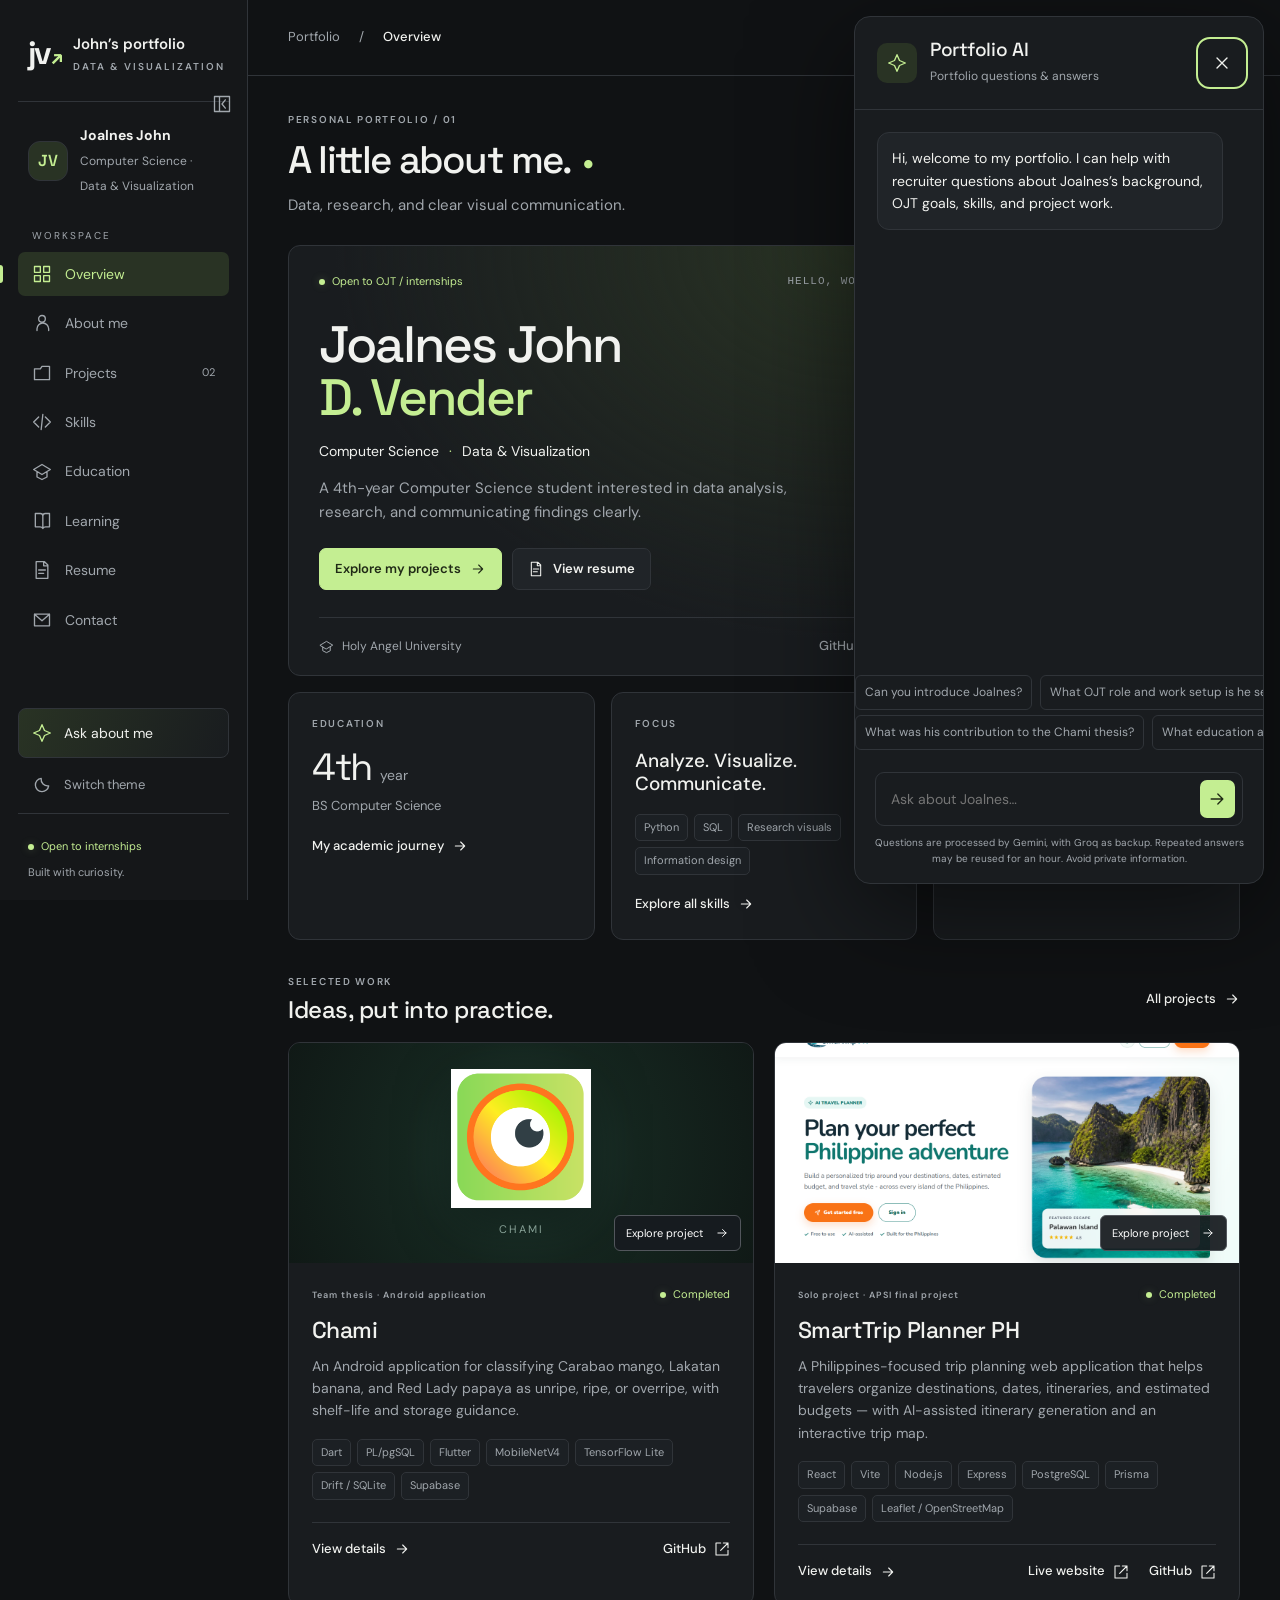
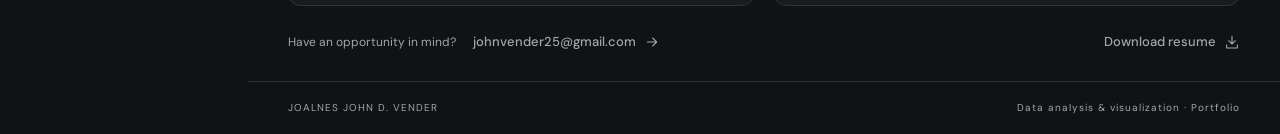
==== commit 94f43f7d: "Update portfolio and animate AI chat" ====
--- a/index.html
+++ b/index.html
@@ -2,8 +2,8 @@
 <html lang="en" data-theme="dark">
 <head>
 <meta charset="utf-8"><meta name="viewport" content="width=device-width, initial-scale=1">
-<title>Joalnes John D. Vender | Student Developer</title>
-<meta name="description" content="Projects, skills and learning of Joalnes John D. Vender, a Computer Science student seeking a Data Analyst internship.">
+<title>Joalnes John D. Vender | Data &amp; Visualization</title>
+<meta name="description" content="Data analysis, research, and visualization work by Joalnes John D. Vender, a Computer Science student seeking an OJT internship.">
 <link rel="preconnect" href="https://fonts.googleapis.com"><link rel="preconnect" href="https://fonts.gstatic.com" crossorigin>
 <link href="https://fonts.googleapis.com/css2?family=DM+Sans:wght@400;500;600;700&family=Space+Grotesk:wght@400;500;600;700&display=swap" rel="stylesheet">
 <link rel="stylesheet" href="workspace.css">
--- a/workspace.css
+++ b/workspace.css
@@ -14,3 +14,41 @@
 
 /* Fill the complete card width at every viewport size. */
 .project-cover .demo-thumbnail iframe{display:block;width:200%;height:200%;transform:scale(.5);transform-origin:top left}
+.suggestions{display:grid;gap:5px;flex:0 0 auto;padding:10px 0;max-height:none;overflow:hidden}
+.suggestions-track{display:flex;width:max-content;animation:question-marquee 34s linear infinite;will-change:transform}
+.suggestions-track-reverse{animation-direction:reverse}
+.suggestions-group{display:flex;align-items:center;gap:8px;flex:none;padding-right:8px}
+.suggestions-group button{flex:none;white-space:nowrap}
+.suggestions:hover .suggestions-track,.suggestions:focus-within .suggestions-track{animation-play-state:paused}
+@keyframes question-marquee{to{transform:translateX(-50%)}}
+@media(prefers-reduced-motion:reduce){.suggestions-track{animation:none!important;transform:none;width:100%}.suggestions-group{flex-wrap:wrap}.suggestions-group[aria-hidden=true]{display:none}}
+.logo-cover{height:100%;display:grid;place-items:center;align-content:center;gap:12px;background:radial-gradient(circle at center,#27483d 0,#15261f 45%,#101916 100%);color:#d8ebe3}
+.logo-cover img{width:min(34%,140px);aspect-ratio:1;object-fit:contain;filter:drop-shadow(0 16px 28px #0007)}
+
+/* Gentle, consistent motion for navigation, theme changes, and overlays. */
+html{scroll-behavior:smooth}
+body{transition:background-color .24s ease,color .24s ease}
+.sidebar,.topbar,.app-footer,.panel{transition:background-color .24s ease,color .24s ease,border-color .24s ease}
+.sidebar nav a{transition:background-color .2s ease,color .2s ease,transform .2s ease}
+.sidebar nav a:hover{transform:translateX(2px)}
+.assistant-launch{transition:transform .2s ease,border-color .2s ease,box-shadow .2s ease}
+.assistant-launch:hover{transform:translateY(-2px);border-color:var(--accent);box-shadow:0 8px 24px #0002}
+.icon-button{transition:background-color .18s ease,color .18s ease,transform .18s ease}
+.icon-button:hover{transform:translateY(-1px)}
+.button:active,.icon-button:active,.assistant-launch:active{transform:scale(.98)}
+.suggestions button{transition:border-color .18s ease,color .18s ease,background-color .18s ease,transform .18s ease}
+.suggestions button:hover{transform:translateY(-1px)}
+#chat-form{transition:border-color .2s ease,box-shadow .2s ease}
+#chat-form:focus-within{border-color:var(--accent);box-shadow:0 0 0 3px color-mix(in srgb,var(--accent) 18%,transparent)}
+#workspace> *{animation:appear .34s cubic-bezier(.2,.75,.25,1) both}
+.chat-message{animation:message-enter .24s cubic-bezier(.2,.75,.25,1) both}
+.ai-dialog[open]{animation:ai-drawer-in .38s cubic-bezier(.2,.8,.25,1) both}
+.ai-dialog[open].is-closing{animation:ai-drawer-out .22s cubic-bezier(.4,0,1,1) both}
+dialog:not(.ai-dialog)[open]{animation:modal-enter .28s cubic-bezier(.2,.75,.25,1) both}
+@keyframes ai-drawer-in{from{opacity:0;transform:translateX(28px) scale(.985)}to{opacity:1;transform:translateX(0) scale(1)}}
+@keyframes ai-drawer-out{from{opacity:1;transform:translateX(0) scale(1)}to{opacity:0;transform:translateX(20px) scale(.99)}}
+@keyframes modal-enter{from{opacity:0;transform:translateY(10px) scale(.985)}to{opacity:1;transform:translateY(0) scale(1)}}
+@keyframes message-enter{from{opacity:0;transform:translateY(7px)}to{opacity:1;transform:translateY(0)}}
+.logo-cover span{font-size:11px;letter-spacing:2px;text-transform:uppercase;color:#a9c9bc}
+.photo-cover{width:100%;height:100%;background:#14251e;overflow:hidden}
+.photo-cover img{display:block;width:100%;height:100%;object-fit:cover;object-position:center}
